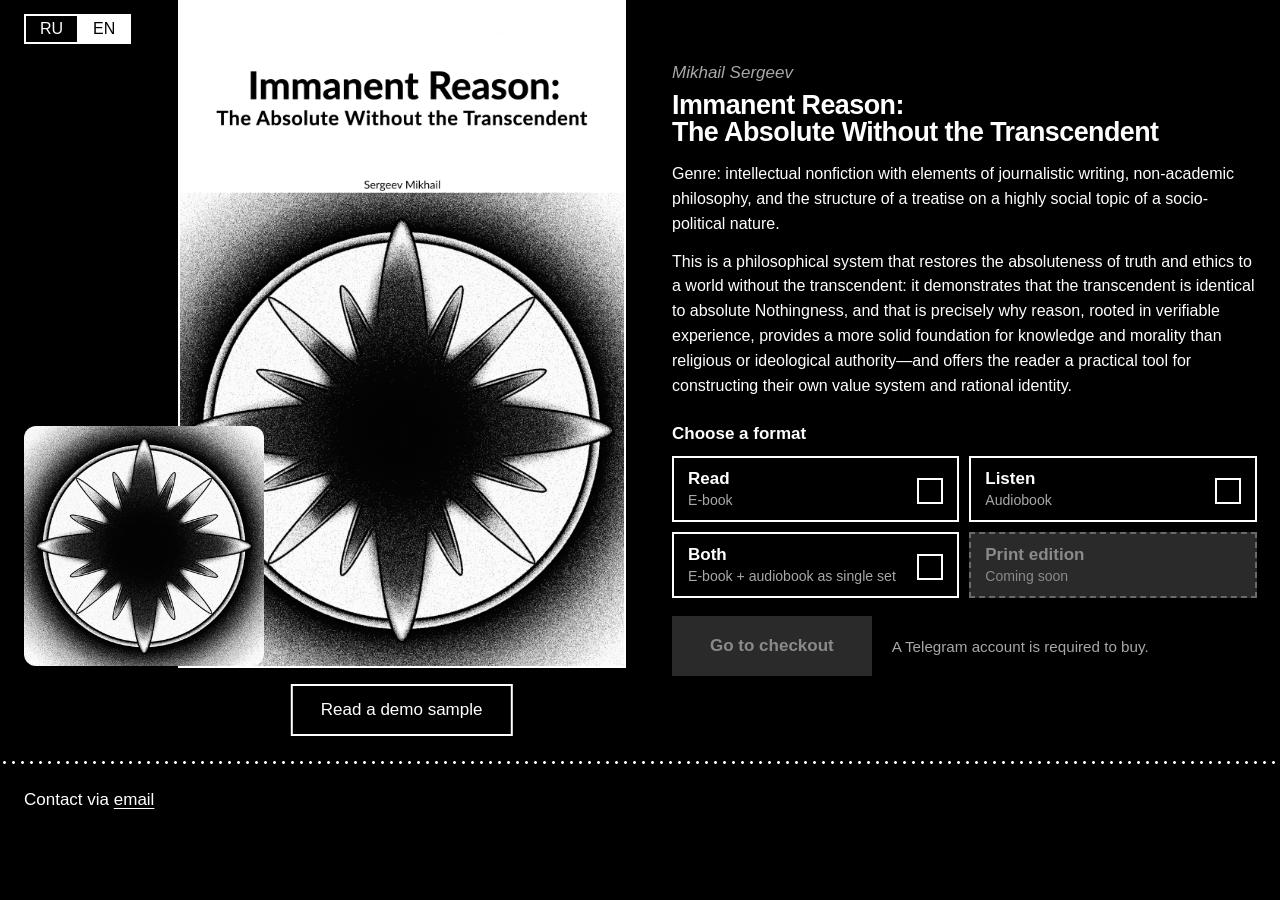
==== en/index.html @ e797631c "Add files via upload" ====
<!DOCTYPE html>
<html lang="en">
<head>
<meta charset="utf-8">
<meta name="viewport" content="width=device-width, initial-scale=1">
<!-- Google Tag Manager -->
<script>(function(w,d,s,l,i){w[l]=w[l]||[];w[l].push({'gtm.start':
new Date().getTime(),event:'gtm.js'});var f=d.getElementsByTagName(s)[0],
j=d.createElement(s),dl=l!='dataLayer'?'&l='+l:'';j.async=true;j.src=
'https://www.googletagmanager.com/gtm.js?id='+i+dl;f.parentNode.insertBefore(j,f);
})(window,document,'script','dataLayer','GTM-NVMM97PM');</script>
<!-- End Google Tag Manager -->
<meta name="google-site-verification" content="ZVPYeabHMF1izkVcOJiwMl5HogajHnooVywPi7a2qLU" />
<title>Immanent Reason: The Absolute Without the Transcendent — Mikhail Sergeev</title>
<meta name="description" content="A philosophical system that restores the absoluteness of truth and ethics to a world without the transcendent. E-book and audiobook by Mikhail Sergeev.">
<meta name="author" content="Mikhail Sergeev">
<meta name="robots" content="index, follow, max-image-preview:large">
<meta name="theme-color" content="#000000">
<link rel="canonical" href="https://4b5-1n7.github.io/book/en/">
<link rel="alternate" hreflang="ru" href="https://4b5-1n7.github.io/book/">
<link rel="alternate" hreflang="en" href="https://4b5-1n7.github.io/book/en/">
<link rel="alternate" hreflang="x-default" href="https://4b5-1n7.github.io/book/">
<!-- Яндекс Вебмастер: раскомментируйте и вставьте свой код:
<meta name="yandex-verification" content="КОД_ЯНДЕКС">
-->
<link rel="icon" href="../favicon.ico" sizes="any">
<link rel="icon" type="image/png" sizes="32x32" href="../favicon-32.png">
<link rel="icon" type="image/png" sizes="192x192" href="../favicon-192.png">
<link rel="apple-touch-icon" href="../apple-touch-icon.png">
<link rel="manifest" href="../site.webmanifest">
<link rel="stylesheet" href="../style.css">
<script type="application/ld+json">{"@context": "https://schema.org", "@graph": [{"@type": "WebSite", "@id": "https://4b5-1n7.github.io/book/#website", "url": "https://4b5-1n7.github.io/book/", "name": "Immanent Reason: The Absolute Without the Transcendent", "inLanguage": "en"}, {"@type": "Person", "@id": "https://4b5-1n7.github.io/book/#author", "name": "Mikhail Sergeev"}, {"@type": "Book", "@id": "https://4b5-1n7.github.io/book/en/#book", "url": "https://4b5-1n7.github.io/book/en/", "name": "Immanent Reason: The Absolute Without the Transcendent", "author": {"@id": "https://4b5-1n7.github.io/book/#author"}, "inLanguage": "en", "description": "A philosophical system that restores the absoluteness of truth and ethics to a world without the transcendent. E-book and audiobook by Mikhail Sergeev.", "image": "https://4b5-1n7.github.io/book/cover-audio.jpg", "workExample": [{"@type": "Book", "bookFormat": "https://schema.org/EBook", "name": "Immanent Reason: The Absolute Without the Transcendent (E-book)", "inLanguage": "en", "author": {"@id": "https://4b5-1n7.github.io/book/#author"}}, {"@type": "Book", "bookFormat": "https://schema.org/AudiobookFormat", "name": "Immanent Reason: The Absolute Without the Transcendent (Audiobook)", "inLanguage": "en", "author": {"@id": "https://4b5-1n7.github.io/book/#author"}}]}]}</script>
</head>
<body>
<!-- Google Tag Manager (noscript) -->
<noscript><iframe src="https://www.googletagmanager.com/ns.html?id=GTM-NVMM97PM"
height="0" width="0" style="display:none;visibility:hidden"></iframe></noscript>
<!-- End Google Tag Manager (noscript) -->
<header><nav class="lang" aria-label="Language"><a href="../index.html" hreflang="ru" lang="ru">RU</a><a href="index.html" hreflang="en" lang="en" aria-current="page">EN</a></nav></header>
<main>
<section class="hero">
  <div class="left">
    <div id="covers" data-plan="both">
      <img id="cAudio" src="../cover-audio.jpg" alt="Immanent Reason: The Absolute Without the Transcendent (Audiobook)">
      <img id="cEbook" src="../cover-ebook-en.jpg" alt="Immanent Reason: The Absolute Without the Transcendent (E-book)" fetchpriority="high" onerror="this.onerror=null;this.src='../cover-audio.jpg'">
    </div>
    <button class="peek" id="peek" type="button" aria-haspopup="dialog">Read a demo sample</button>
  </div>
  <div class="right">
    <p class="author">Mikhail Sergeev</p>
    <h1>Immanent Reason:<br>The Absolute Without the Transcendent</h1>
    <div class="desc"><p>Genre: intellectual nonfiction with elements of journalistic writing, non-academic philosophy, and the structure of a treatise on a highly social topic of a socio-political nature.</p><p>This is a philosophical system that restores the absoluteness of truth and ethics to a world without the transcendent: it demonstrates that the transcendent is identical to absolute Nothingness, and that is precisely why reason, rooted in verifiable experience, provides a more solid foundation for knowledge and morality than religious or ideological authority—and offers the reader a practical tool for constructing their own value system and rational identity.</p></div>
    <fieldset>
      <legend><h2>Choose a format</h2></legend>
      <label class="opt"><input type="checkbox" id="fRead"><span><b>Read</b><small>E-book</small></span></label>
      <label class="opt"><input type="checkbox" id="fListen"><span><b>Listen</b><small>Audiobook</small></span></label>
      <label class="opt"><input type="checkbox" id="fBoth"><span><b>Both</b><small>E-book + audiobook as single set</small></span></label>
      <div class="opt soon" aria-disabled="true"><span><b>Print edition</b><small>Coming soon</small></span></div>
    </fieldset>
    <div class="buyrow">
      <a class="buy" id="buy" target="_blank" rel="noopener nofollow" aria-disabled="true" data-read="https://web.tribute.tg/p/HSH" data-listen="https://web.tribute.tg/p/HSK" data-both="https://web.tribute.tg/p/HSM" title="A Telegram account is required to buy.">Go to checkout</a>
      <p class="tg">A Telegram account is required to buy.</p>
      <noscript><p class="tg"><a href="https://web.tribute.tg/p/HSH">Read</a> · <a href="https://web.tribute.tg/p/HSK">Listen</a> · <a href="https://web.tribute.tg/p/HSM">Both</a></p></noscript>
    </div>
  </div>
</section>
<dialog id="excerpt" aria-labelledby="exTitle">
  <div class="dlg-head"><h2 id="exTitle">Sample from “Immanent Reason”</h2><button class="close" id="close" type="button">Close</button></div>
  <div class="dlg-body"><p class="note">Half of the introduction</p><div class="text">
<h3 class="ch">0. Introduction</h3>
<p>This introduction will examine the general methodology, philosophical concepts with varying degrees of flaw, the rationale for applying synthetic eclecticism, an analysis of dictatorial incentives to exploit the mind’s vulnerabilities, and the justification for the use of violence in a crisis situation.</p>
<p>The methodology of this work is eclectic in nature, as it combines analytical and continental methodologies, as well as rationalist and empirico-naturalistic epistemological strategies. The study employs operational methods (abstraction, idealization and conceptualization, interpretation, the contradiction test and performative contradiction methods, the critical method, and poststructuralist deconstruction), analytical procedures (conceptual analysis, decompositional analysis, and introspective analysis), logical-argumentative tools (deduction, induction, comparison, analysis, and synthesis), as well as auxiliary heuristic and modeling tools (visualization, transformation, combination, modeling, thought experiments, regulative doubt, and appeal to common sense).</p>
<p>To ensure a smooth immersion, let’s establish the basic coordinates. The immanent is that which is material and knowable, capable in one way or another of becoming sensory experience and empirical knowledge, as well as the inner content of existence as it is. The transcendent is not only that which lies beyond sensory experience but also beyond the single world and its nature; it is, in principle, unknowable, spiritual, mystical, and – for the purposes of this work – identical to Nothingness. Everything that is (exists) in the world is immanent, and that which is not in it (nothing) is transcendent. Given the abundance of terminology, it is best to consult several encyclopedic sources at once when necessary, including a philosophical encyclopedia, such as the “New encyclopedia of philosophy” [1]. The philosophical analysis in the book gives way to sharp journalistic writing, sometimes with elements of pathos. This creates a kind of contrasting, dynamic, sobering narrative that is both informative and interesting to read.</p>
<p>No one wants to be misled or deceived by another person, especially on purpose. The reason for this desire lies in a simple sense of responsibility. This responsibility, which every competent person possesses, is rationally understood and even intuitively grasped. This responsibility gives rise to human duality: responsibility toward one’s own “self” and toward everything “outside”. Responsibility toward oneself is characterized by an awareness of the necessity (or lack thereof) and a conscious choice (or refusal to make such a choice) regarding self-identity, morality, normative ethics, mental psychotherapy (to correct what lies within), axiological values, and one’s overall way of life, as well as one’s attitude toward everything that comes from the Outside. Responsibility toward one’s surroundings is more categorical and descriptive; there is practically no room in it for conscious, free choice. It boils down to an awareness of the inevitable consequences resulting from any actions that affect other people and society, nature and the environment, information, and objects. If one is mistaken in some aspect, one may draw incorrect conclusions, and sometimes, when the basis is incorrect information, error is inevitable. This may not be so serious when misconceptions concern matters of little importance, but they often strike at the very foundation of one’s identity. Frequently, misconceptions do not arise from imperfect thinking but are deliberately implanted into the human consciousness, which can undermine one’s mental state or cause harm to one’s surroundings.</p>
<p>Out of a desire to be as objective as possible – free from harmful external influences – and out of an awareness of one’s own responsibility, it is necessary to critically analyze and identify the shortcomings of certain popular philosophical concepts. This is especially true of those promoted in the mass consciousness by dictatorial ideologies, dogmatic religions, or simply the stance of an authoritarian individual. It is also important to identify narratives directed against free thought, which reject reflection and marginalize people holding principled positions – the very foundation upon which this work was written. Let us recall some of these concepts and examine their flaws, starting with the most relevant, practical, and useful ones and moving on to those that are utterly useless and even harmful to the human mind.</p>
<h4 class="ch">0.1. Antagonistic positions</h4>
<p>There are many concepts with varying degrees of obscurantism. The goal here is not to provide an overview of all of them, but rather to list the main ideas and highlight their benefits or harms. It makes the most sense to begin with more acceptable concepts, such as positivism, and gradually move toward the mystical and theological positions that are antagonistic to them. There are also concepts that are largely neutral, but we will not focus on them. It is necessary to examine positions that are questionable to one degree or another in order to better understand their tricks, avoid falling into their traps, and prevent ourselves from reaching a logical impasse with them.</p>
<p>Positivism is an approach popular among epistemologists, especially in situations where science is confronted with philosophical demands that lie outside its own domain. For example, when there are persistent calls to suspend scientific activity until an unresolved metaphysical question has been answered. In such a context, it is not surprising that many scientists lean toward a positivist view, regarding all metaphysics as meaningless. However, as a consistent philosophical position, positivism proves to be harmful or limited in many respects. First, metaphysics is not limited to a single school of thought, and there are many metaphysical concepts, some of which possess internal logic, are grounded in common sense, and represent a significant part of philosophy that seeks to answer many fundamental questions of the human mind. Second, the rejection of metaphysics often appears to be a kind of stopgap – a temporary evasion of the problem, a refusal to engage in meaningful reflection – which can be viewed as a form of intellectual escapism or even obscurantism. Third, by rejecting metaphysics, positivism fails to offer a fully-fledged alternative for understanding fundamental questions, such as that provided by metaphysical concepts [2].</p>
<p>A separate issue is the way positivism criticizes religion. This criticism is often formal or superficial; it does not seek constructive philosophical dialogue but is limited to pointing out logical inconsistencies. Such a position leads to a polarization of thought: two opposing camps emerge, one of which has no interest in seeking metaphysical concepts that would be objectively useful to humans both in understanding their own selves and in making sense of the external world.</p>
<p>Nevertheless, positivism is based on a number of fundamental tenets. It proceeds from the idea that truth is singular, objective, and verifiable. Truth can be revealed through testable methods that meet the criteria of scientific knowledge, and its highest form of expression is considered to be scientific consensus based on intersubjective empiricism. Positivism is, as a rule, empirically monistic and materialistic [3]. While the transcendent is meaningless to positivism, within the framework of this book it is <em>Non-Essential</em> – a point from which the first chapter will begin.</p>
<p><em>Non-essential</em> is understood as the antonym of “being”, just as Nothing is the opposite of Being. Strictly speaking, even positivists do not acknowledge the existence of absolute truth – on the contrary, they deny it as a metaphysical category. For them, truth is that which is confirmed by observation and experience in the present and may change with the emergence of new data.</p>
<p>The author’s position is in many ways similar to that of positivism, but with the important distinction that the author acknowledges the heuristic and conceptual usefulness of philosophical methods and metaphysical answers. In particular, positivism underestimates the significance of existentialist metaphysics, especially in the formation of the concept of the self. The latter is not a simple function determined solely by external deterministic and stochastic factors. On the contrary, each “self” is shaped by a multitude of factors, both conditioned and arbitrary, including intellectual acts of self-determination and reflection on rational choice. Thus, the subject is a complex structure endowed with free will, capable of self-identification and choice, which cannot be reduced to deterministic and stochastic preconditions.</p>
<p>It is precisely in the act of rational reflection and conscious choice that the true nature of subjective reality is revealed; it turns out to be both non-deterministic and non-stochastic. The processes of the mind cannot be reduced to either genetic predetermination or biochemical randomness. Moreover, the combined influence of these factors cannot fully encompass all possible scenarios of development due to sensitivity to initial conditions, even in deterministic systems. In existential metaphysics, the mind and the freedom of the subject acquire enduring ontological significance. Since determinism and indeterminism do not fully describe reality, some additional, intermediate concept is required.</p>
<p>Postmodernism is closely linked to the consequences of the so-called linguistic turn. It categorically rejects the existence of an objective natural reality, universal truth, and the universality of reason and logic. Moreover, postmodernism does not recognize any absolutes in a philosophical or worldview sense. This line of reasoning leads proponents of this movement to conclude that scientific knowledge and its worldview are no closer to the truth than beliefs based on supernatural or paranormal mysticism, including esotericism, witchcraft, shamanism, astrology, and other forms of irrational perception. Such relativism clearly runs counter to a sober and rational view of the world and, moreover, is capable of harming both the individual and society as a whole. Skepticism toward techno-optimism is indeed partially justified, especially regarding the pace of technological change and its uneven distribution. However, this does not mean that it is fundamentally impossible to improve the quality of human life and the social order through the sensible application of science and technology [4].</p>
<p>Postmodernists take an extremely negative view of metanarratives that marginalize alternative perspectives, opinions, and discourses, regarding them as tools in the service of totalitarianism. At the same time, paradoxically, some postmodernist movements promote ideas close to neo-Marxism, including their own universal claims. In practice, however, a rational-casuistic approach proves far more productive here. It proposes not evaluating narratives based on their affiliation with particular ideologies, but rather analyzing the presence or absence of systemic mechanisms for suppressing opinions and curbing pluralism and freedom of judgment. It is important that participants in the discourse strive for objective, accurate, and conscientious reflection, rather than rhetorical manipulation and trickery. Unlike positivism, postmodernism does not deny metaphysics – on the contrary, it accepts it as one of several possible discourses. In this regard, the tool of deconstruction, developed by Jacques Derrida, becomes an important contribution of postmodernist thought.</p>
<p>It is not surprising that this postmodernist approach is compared to relativism, which traces its roots back to the ancient Sophists and, in part, to skepticism, which also asserts that objective truth does not exist. Here, we observe a rejection of continuity in the development of knowledge and a shift in emphasis toward the subjective conditions of cognition. Any refinement or improvement of knowledge is interpreted as proof of its inherent falsity, which ultimately leads to secular agnosticism. Relativists seem to declare, “To each his own truth”, because all knowledge is deemed unreliable [5]. The absolutization of the casuistic approach, arbitrariness, and subjectivity ultimately leads to the victim being equated with the aggressor. Due to the blurring of a firm and absolute position, the guilty and the criminals disappear, and any decision by the legal system, a court, or an institutional body appears to be inherently unjust and erroneous. Such thinking not only fosters subjectivism but can also become an ideological foundation for justifying permissiveness, voluntarism, the cult of violence, the law of the strong, consequentialism, and Machiavellianism. Pseudo-mystics, relying on a postmodernist approach, present the problem of qualia as a mystery of panpsychism (polypsychism), deliberately deprived of a rational explanation. They resort to sophistical speculations based on an absurd, infinite metaregression. However, this problem can in fact be explained rationally – not as an ontological mystery, but as an epistemological complexity within the framework of ontological monistic physicalism and epistemologically anti-reductionist naturalism.</p>
<p>Another school of thought in the theory of knowledge, which stands in opposition to rationalism and shares certain characteristics with relativism, is sensualism. It holds that “There is nothing in the mind that is not in the senses”, and recognizes sensations, perceptions, and representations as the primary forms of reliable knowledge, since it is in them that all mental activity is concentrated and from which thought is derived [6]. Although the source of this knowledge is the objective external world, sensualism leans toward subjectivism, rejecting the possibility of knowing the world as such, and concludes that knowledge is holistic, arising from and transformed by the internal states of consciousness. Sensualism offers a useful interpretation, such as immaterialism: “To be is to be perceived”. The sensualist approach also better enables one to empathize – without intrusive projection. Thus, the emphasis is on the immanence of knowledge: it may be true, but sensations and experience alone do not guarantee its objectivity. When combined with radical skepticism, solipsism, and naive empiricism, sensualism can become the basis for an anti-scientific or anti-intellectual position [7]. This approach replaces reflection with dogmatic isolationism or cognitive nihilism: “Did you see it with your own eyes? No? I won’t believe it until I see it myself!”</p>
<p>Idealism is the first philosophical doctrine mentioned in this chapter – and the first explicitly designated by this term – that fully recognizes the Absolute as universal reason. At the same time, idealism actively employs the concept of the transcendent – the ideal spiritual principle, the supreme design, and the supreme reason. Idealism is a broad and multifaceted concept; it takes various forms, but for the purposes of this analysis, it will be considered in general terms, with an emphasis on religious idealism. Idealism tends to employ abstract, ephemeral, and speculative forms of expression, as these allow it to mask a lack of common sense behind philosophical window dressing. Idealists do not equate the Absolute with matter; on the contrary, they assert that matter is secondary to consciousness, spirit, and idea. Sometimes, in their view, material reality is merely a product of thought. Therefore, empirical knowledge of the sensually perceived material world is considered an unreliable source of knowledge: true reality, according to idealism, can be grasped only through inner contemplation. Georg Wilhelm Friedrich Hegel’s objective idealism, in which a supra-personal reason generates the entire world, and Immanuel Kant’s transcendental idealism differ primarily on the question of the attainability of absolute knowledge. According to Kant, absolute knowledge is unattainable because consciousness is capable of perceiving only phenomena, not the noumenon itself [8–9]. For Hegel, however, absolute knowledge is achieved through the movement of the spirit and the dialectic of contradictions. An obsession with an idea and the pursuit of its realization can form the basis for consequentialism, and when combined with relativism, can turn into Machiavellianism, in which a subjectively ideal goal becomes a cult, and the sacrifices made along the way – human lives, freedom, prudence, and any other harm – cease to matter. Furthermore, idealism can lead a person to develop an overvalued fixation, which sometimes escalates into paranoid or schizoid personality disorders, and in more severe cases, into a psychopathological state characteristic of schizophrenia and affective psychoses.</p>
<p>Absolute (hard) determinism is a concept according to which everything – including human actions, thoughts, and decisions – is predetermined by preceding causes and the laws of nature. Within this theory, free will is deemed impossible, since any human decision is merely a consequence of preceding factors, rather than the result of a genuinely free choice. This approach immediately gives rise to dangerous consequences: the rejection of one’s own subjectivity, the loss of motivation for moral choice, fanatical fatalism, the disappearance of a sense of responsibility, as well as a tendency to perceive reality as a matrix – a predetermined system for which not humans, but some higher creator is responsible. Devaluing personal experiences of freedom of action and experience by declaring them illusory and reducing them to blind causality with no room for free will leads to reductionism and the disregard of subjective reality. The denial of moral responsibility undermines the mechanisms of morality, the foundations of law, and social justice. Meanwhile, a person’s ability to model alternative future scenarios, predict consequences, and consciously choose a preferred option followed by reflection presupposes the existence of a significant degree of freedom. Modern science confirms that, in addition to deterministic factors, there is also a stochastic component, as the position of indeterminism asserts [10]. According to chaos theory, even when initial conditions are known, predicting an exact outcome becomes impossible; therefore, the question of free will cannot be resolved unambiguously. Various scenarios are possible, including those resulting from stochastic processes. The sum of deterministic factors (physiology, heredity, social environment, brain structure, external causal relationships) and stochastic factors (quantum fluctuations, biochemical reactions, neural activity, noise in systems) does not fully account for the entirety of observable reality. In the living world, there is always room for probabilistically grounded rational behavior in response to a stimulus – whether behavioral, semantic, personal, or cognitive. It is precisely here that the possibility of choice is realized – that is, the manifestation of free will. Reality allows for a multiplicity of outcomes and therefore corresponds not to strict determinism but to the concept of <em>interdeterministic</em> compatibilist freedom, as discussed in more detail at the end of Chapter 3.</p>
<p>Absurdism, nihilism, and their combinations assert that the world is devoid of any inherent, absolute meaning. They reject not only the divine essence but also morality, progress, universal values, ideals, and norms. These worldviews emphasize a sense of emptiness and the inner conflict between the search for meaning and its absence. Reactions to such a radical rejection vary. They range from accepting the absurd and living in defiance of it to passive apathy, indifference, and self-destruction. However, absurdism and nihilism interpret morality and the value of life differently: in absurdism, life can retain value in and of itself – as an act of resistance and an affirmation of freedom; in nihilism, on the other hand, morality is completely rejected, and life, like everything else, loses all meaning and significance [11].</p>
<p>From this perspective, mixed to some extent with existentialism, we can characterize yet another harmful trend – anarcho-nihilism, or chaotic anarchism. It rejects any external authority – whether state, religious, economic, or moral – and denies the very notion of being subject to it. The idea of the collective is viewed here as a violation of the individual, and free will, according to this logic, can manifest only in conditions of chaos – a system without order – which, in the opinion of proponents of this approach, corresponds to the true nature of existence [12]. Such thinking, of course, also rejects universal and absolute norms: any notions of good and evil are declared to be merely constructs imposed by authority. Here, a close affinity with postmodernism is evident. The existential approach, in turn, focuses on the formation of individual values based on personal experience, intuition, and a sense of freedom, while recognizing their conventionality, emptiness, and transitory nature, with priority given to the act of action – will, impulse, and deed. Thus, existentialism can be reconciled with free will and without determinism, chaotic anarchism, or nihilism.</p>
<p>The priority of pleasure and the utilitarian avoidance of suffering in every possible way is the key teleological principle of hedonistic egocentrism. This principle is shared, in a somewhat different form, by a parallel philosophical position – eudemonism – in which pleasure is an integral part of happiness rather than an end in itself [13]. Despite its useful orientation toward autonomous ethics, hedonistic egocentrism typically rejects both absolute and universal morality. Reducing everything to subjective comfort and the idea of each individual’s uniqueness leads to a contradiction, for example, with the legal system, where individuals are equal and their interpretations are subject to dispute. The very fact of a crime presupposes the existence of a “proper” – correct – behavior that is universal and binding on everyone without exception, rather than one uniquely defined by the subject’s desires. The criminal’s motives may be taken into account, but they generally do not justify the act objectively committed. Other useful, though not sacrosanct, values of egoistic hedonism include freedom of being, love, nature, aesthetics, and beauty. These values are simultaneously subjective, intersubjective, and utilitarian, and ignoring this multi-layered nature is a mistake of hedonistic egocentrism. Without proper rationalism, such an ethical stance easily descends into the chaos of unchecked desires: gluttony, addiction, greed, and consumerism [14].</p>
<p>The insinuation of solipsism is extremely close to subjective idealism. It is an infantile and syncretic position, burdened by egocentrism and elements of magical thinking. It is such a primitive and intuitively understandable concept that a person is capable of grasping it long before the development of speech and even before walking upright: for an infant, the disappearance of an object from view is equivalent to the disappearance of the object itself [15]. This is precisely why a child reacts with genuine surprise when an adult hides their face and then reappears (peek-a-boo). In a baby’s world, a person seems to disappear and reappear depending on whether the baby is directly observing them. Solipsism cultivates in a person a sense of exclusivity and the illusion of superiority over everything around them. This mindset is capable of giving rise to all manner of philosophical deviations: from postmodernism to sensualism, from relativistic morality to the assertion of the existence of absolute morality, from empiricism to mysticism, from atheistic existentialism to panpsychism (polypsychism) and theology, even to the simulation hypothesis. However, one thing remains constant: solipsism never leads to materialism, externalism, universal morality, or the recognition of objective or absolute truth.</p>
<p>In the dichotomy between the acceptability of the means and the end itself, utilitarian consequentialism gives priority to the result (the consequence). This position justifies the pursuit of even the most lofty, idealistic, sacred, or universal goals through means that degrade human dignity, cruelty, and violence. This is particularly evident in absurd thought experiments such as the ticking-bomb scenario, where torture and violence are presented as permissible in the name of the greater good. However, empirical studies on the effectiveness of such methods, including the use of torture, point to their ineffectiveness both in terms of obtaining reliable information and in terms of moral appropriateness [16]. Moreover, evil, when presented as rationally necessary, easily becomes a contagious justification capable of dehumanizing the victim and absolving the perpetrator of responsibility. Consequentialism in this form is a moral trap, where the means gradually blur all boundaries, becoming an end in themselves. One of the counterpoints to consequentialism is virtue ethics, which focuses not on the outcome but on the moral character of the agent. It is based on intrinsic motivation, altruism, compassion, and philanthropy. But even this system is vulnerable: it can be exploited by unprincipled opportunists or careerists who feign virtue to achieve their own ends. Deontology represents the optimal compromise between these extremes. It focuses on the act itself as the object of moral evaluation, regardless of the outcome, guided by the Golden Rule or the Categorical Imperative, and is capable of being reconciled with utilitarian or pragmatic views. This is the ethics of duty, enshrined in the Kantian principle: act in such a way that the maxim of your will could become a universal law of nature. It is based on free will, personal responsibility, and universal norms. It is deontology that is capable of encompassing all elements of a moral act – intention, behavior, and consequence – as a unified system. Judicial practice is grounded in deontological principles: in cases of unintentional harm, the absence of malicious intent is recognized and taken into account. Here, the ethical assessment of behavior considers not only the outcome but also the motivation. Consequently, it is precisely the deontological approach that can serve as a sustainable formula for justice without undermining any element of the moral act.</p>
<p>The structural counterpart of utilitarian consequentialism in practice is Machiavellianism, an ideology that justifies the retention and expansion of power at any cost. It thrives on cynicism, deceit, treachery, the cult of brute force, and contempt for morality. Anything that strengthens power is permitted, and anything that stands in the way must be eliminated. Machiavellianism demands submission, seeks to suppress the will of others, and views morality as a weakness that can be exploited but not upheld. The rationalism characteristic of Machiavellianism easily gives way to voluntarism if the goal so requires. Machiavelli criticized the papacy and was not overly religious, while remaining a proponent of patriotic views [17]. The chaos, anarchy, and amorality of his political realism were caused by the collapse of traditional and archaic foundations during the Renaissance and the Reformation, as well as by the loss of a firm foundation in the form of traditional morality. Idealism is not entirely rejected in such a system – it is subordinated to the task of manipulation, serving as a tool of political engineering, ideological indoctrination, and mass control. Sacred images, the ideas of sacrifice, and the greater good are transformed into a façade, convenient for exploiting citizens’ trust and vulnerability for the sake of more efficient governance. Utilitarian consequentialism, in turn, permits self-sacrifice as an acceptable means to an end. Machiavellianism goes further; it does not merely justify sacrifices but demands them. It elevates the willingness to sacrifice oneself to a virtue, but exclusively in the context of loyalty to a ruler or an ideology. The history of the 20th century provides numerous examples of how the political practice of Machiavellianism, in alliance with utilitarian consequentialism and nationalism, built totalitarian regimes. The exploitation of national myths, discrimination, and the “besieged fortress” syndrome became a convenient tool for rallying the population around a leader, militarizing public consciousness, justifying repression and terror, and unleashing and waging aggressive, expansionist wars. Such political alchemy blurs the line between good and evil and imposes on society the image of the enemy as a metaphysical, transcendent threat.</p>
<p>Historian, political scientist, and sociologist Michael Mann rightly points to transcendence as a defining feature of fascism: as a “third way” ideology, it is designed to take people beyond the bounds of ordinary experience, replacing it with myth, passion, and a pseudo-sacred mission [18].</p>
<p>Total indoctrination and absolute dogmatization through artificially imposed ideologemes and postulates – often accompanied by the denial of human agency – are among the most effective tools for influencing the authoritarian personality. It becomes particularly effective when combined with patriotic rhetoric, conformism, collaborationism, traditionalism, and authoritarian attitudes – or a combination of these elements. In an environment marked by fear, instability, and propaganda pressure, susceptibility to such influence increases rapidly. Different studies vary in their estimates of the proportion of people with a pronounced authoritarian personality type. One thing is indisputable: this is a statistically significant group even in an open and free society [19]. A dictatorship, especially in a closed, traditionalist community, seeks to expand its support base by producing such individuals who are inclined to submit to the leader’s dictates, rituals, traditions, and prevailing social norms. For the rest, conditions are created under which the fascistization of the individual becomes the path of least resistance – a personal shift or a less noticeable drift along the fascism scale (F-scale) [20]. Under these conditions, the individual gradually adopts authoritarian beliefs: the aforementioned consequentialism, condoning violence, justifying aggression, accepting destructiveness, and viewing the display of force as acceptable. Prejudice grows; stereotypes, superstitions, and omens take root; and firm, harsh rule, destructiveness, and preoccupation with power reinforce machismo and homophobia. The phenomenon of anti-interoception – the ignoring of bodily signals and the suppression of inner sensitivity – becomes characteristic. This is accompanied by the effect of false consensus and its projection, in which one’s own prejudices, attitudes, thoughts, character, fears, and other feelings are transferred onto others and mistaken for their motives, intentions, mode of cognition, level of reflection, and even the style of intuitive understanding of the interlocutor [21]. This way of perceiving the world converges with solipsism – a form of absolute subjectivism and subjective idealism – as well as with specific forms of sensualism and postmodern relativism. The effects of false consensus and the fallacy of the straw man often arise here not as deliberate manipulative tactics, but as a sincere yet erroneous extension of the subjective logic of an authoritarian personality. An authoritarian personality is often simply incapable of recognizing any way of thinking other than their own and therefore automatically projects onto others their own blind submission to an external will that holds power or authority over them. Such an infected person offers no resistance and surrenders without a fight, after which they embody the master’s will and parasitic values. They are a victim turned into an executor. This victim is very harmful to people, and their role is never voluntary, because they are infected unconsciously, much like a viral infection (of a living organism or a computer). A healthy external savior can pull someone stuck in the quagmire of this swamp out by suggesting what to rely on to crawl out, avoid drowning, and prevent those nearby from drowning as well. But the one under a spell will try with all his might to fend off his own salvation, for he can no longer distinguish between what is his own and what has been imposed on him; he does not think but repeats, does not argue but defends himself. He refuses dialogue, asks no questions, preferring to speculate on behalf of his interlocutor, since it is easier to make things up than to talk, ask questions, and sort things out, to reflect and understand. He perceives every argument not as an invitation to reflection, but as a threat to stability. A conversation with an authoritarian personality turns into an evasion of the essence, a shift of attention from the logic of the whole to trivial details that lend themselves to attacks. Another distinctive trait of a deliberately confusing person is that in dialogue, they cannot make a definitive statement, and they always perceive a reference to or quotation of their own remark as incomplete, incorrect, or false. Exploring the topic of the conversation is then perceived as undesirable and uninteresting – the focus shifts from logic and the overall topic to a specific statement. This effect should not be confused with another tactic of shifting the blame known as “whataboutism”. Such individuals tend to deny the agency and self-identity of others. They are incapable of recognizing their conversation partner as an equal and a thinking being, because they themselves have renounced conscious thought. They are infected with parasitic beliefs imposed by those in power – beliefs that serve the interests of a master or a Machiavellian figure – which actually contradict their own human values. Such people can be called confused, bewitched, or deluded; or they can be called zombies or mankurts.</p>
<p>…He never even considered running away. For any slave owner, the worst possible scenario is a slave revolt. Every slave is a potential rebel. Mankurt was a one-of-a-kind exception – the impulses toward rebellion and disobedience were fundamentally alien to him. He knew nothing of such passions. And so there was no need to watch over him, to keep guards on him, and certainly no reason to suspect him of secret plots. Mankurt, like a dog, recognized only his masters. He did not interact with others. All his thoughts revolved around satisfying his hunger. He knew no other concerns. Yet he carried out the tasks entrusted to him blindly, diligently, and unwaveringly…</p>
<p class="attr"><em>– Chingiz Aitmatov. “And the Day Lasts Longer Than a Century”, 1980.</em></p>
<p>According to Chingiz Aitmatov’s novel “A Day Lasts Longer Than a Century”, the image of the mankurt is a metaphor for a person deprived of memory, connections, kinship, values, and free will. He is a slave-like creature, completely subservient to his master and remembering nothing of the past or of kinship – that is, a person without his own ideas, without his own convictions, and without any concept of good and evil [22]. Such is the ultimate result of ideal authoritarian influence. After all, it was precisely the rejection of all forms of kinship – including genealogical ties – that was cultivated among the population during the Soviet Red Terror, amid repressions under articles concerning treason against the motherland, espionage, counterrevolutionary or antisoviet activities, and other charges against so-called enemies of the people. It was asserted that kinship ties are unquestionably based on absolute trust and mutual information-sharing, particularly in political and personal terms, and the phenomenon of forgetting one’s kinship manifested itself quite literally. A “Mankurt” is not merely an ideal executor; it is a person who has lost the capacity for inner resistance. He has no views of his own and no independent stance, because he has forgotten how to form them based on his own life values and conscious, constructive reflection. He is loyal, conformist, safe, and subjugated to his master. It is precisely such people who are alien to any impulse toward resistance, struggle, protest, rebellion, or disobedience; they fear crowds and organization. The ideal slave is not interested in public, civic, or social life; he is indifferent to his fellow man. He is concerned only with his own belly of consumerism – the satisfaction of everyday or basic needs. All of this leads only to an extreme degree of exploitation and oppression by his master, to whose delight they voluntarily surrender – which, to some extent, serves as an allegory for the present day.</p>
<blockquote>
<p><em>Those</em> who are willing to sacrifice essential liberty for the sake of temporary safety deserve neither liberty nor safety.</p>
</blockquote>
<p class="attr"><em>Benjamin Franklin – in the widely known wording of a 1755 letter,<br />
written on behalf of the Pennsylvania Assembly to the governor</em></p>
<p>The development in a person not only of authoritarian traits but also of characteristics of the so-called “dark triad” – Machiavellianism, narcissism, and psychopathy (and, in the case of the “dark tetrad”, sadism as well) – directly serves the interests of those in power over them. Although these dark aspects are present to one degree or another in every person, a dictatorship – rather than suppressing and neutralizing their manifestations – on the contrary, massively, implicitly, and indirectly encourages their development and entrenchment in every individual. This is achieved through cultural codes, propaganda, behavioral models, and social norms, shaping a subject who is convenient, predictable, obedient, and easily controlled by the regime. The ruling dictator, possessing a pronounced Machiavellian trait, acts in full accordance with utilitarian consequentialism (radical agent-relative consequentialism), where the end justifies the means [23]. However, even from the standpoint of consequentialism itself, such an antisocial strategy cannot be considered moral: the harm universally inflicted on society, the destruction of trust, the increase in suffering, and the overall decline in well-being render the ultimate goal flawed, no matter how objective or legitimate it may be [24]. In any case, the strategies of authoritarianism run counter to the public good and basic moral norms; they cannot be justified even from a utilitarian standpoint. The destructive effect is inevitable both as a result of achieving any goal and in the process of its expedient implementation. Power based on the cultivation of evil and ignorance is incapable of bringing about good and progress – it merely spreads suffering and entrenches it within the system.</p>
<p>Dialectical logic, which operates with vague and fluid concepts, often takes on the character of a sophism that asserts that contradictions are the driving force of development. This development is supposed to be purposeful and leading to a higher state, essentially achieved by resolving the contradictions between the thesis and the antithesis through synthesis. However, such a claim is nothing more than a metaphysical dogma based on an unquestionable assumption and magical thinking. Within a scientific framework, such an unverifiable construct possesses neither falsifiability, nor verifiability, nor predictive power, nor scientific value [25]. Nevertheless, the limited application of such logic is permissible in situations where a system is formed from initial data that partially or completely contradict one another and are in a state of logical conflict, where they ignore or mutually exclude one another. In such cases, when each of the contradictory parts appears to be equally plausible, it is necessary to examine each of them. However, the key point remains that none of the claims is required to be true – each may turn out to be false. This approach is particularly favored in demagoguery and propaganda, where the goal is not to convey reliable information backed by verifiable data, but to create a sense of absolute uncertainty and chaos in the listener. Instead of a single falsifiable claim, the listener is bombarded with a deluge of interpretations, speculations, unanswered questions, unprovable hypotheses, conspiracy theories, and implausible scenarios.</p>
<p>Obscurantism can manifest itself in various forms: intellectual laziness, deliberate isolation from argumentation, and pseudo-discussion accompanied by the disregard, devaluation, and inconsistency of intermediate logical results (checkpoints). Another form may be epistemic deafness, which precludes the acceptance of logical arguments and explanations. It may be combined with obscurantism, seasoned with elements of egocentrism, solipsism, relativism, postmodernism, and subjective idealism or subjectivism – a worldview in which a person arbitrarily defines the criteria for what constitutes an “other’s” or “unacceptable” experience, shielding themselves from it with an emotional reaction rather than rational analysis. It can also manifest as naive empiricism, casuistic or selective skepticism, cognitive isolationism, and everyday agnosticism. The roots of such attitudes may stem from conformism, an acutely sensitive perception of public opinion, an imaginary and obsessive concern with others’ judgments (about oneself), and a desire for external approval – including due to narcissistic vulnerability, dependence on affiliation, and the subordination of the individual to society. Additionally, their spread may be facilitated by an anti-scientific stance, the artificial creation and maintenance of an information bubble, social polarization, the absence of a culture of debate and an acceptable level of discussion; and their intensification – by conspiracy theories and magical thinking, anti-intellectual preferences, the phenomenon of the spiral of silence and groupthink, including the so-called Abilene paradox.</p>
<p>Hottentot morality, based on double standards and hypocrisy, and heteronomous ethics appear at first glance to be disparate phenomena. In practice, however, the Machiavellian uses them together as tools of manipulation [26]. Hottentot morality serves as a justification for xenophobia and belligerence: “Let my hut burn down, as long as my neighbor’s cow dies”; “It doesn’t matter that mine died – what’s bad is that my neighbor’s is still alive”; “Let my cow die, as long as my neighbor’s two die”; “It’s good to steal a cow from a stranger, but under no circumstances from one’s own – that’s evil”. These attitudes illustrate moral relativism and the primitive logic of “friend-foe”, “us versus them”, which leaves no room for universal moral principles. A person who adheres to heteronomous ethics follows a morality imposed from the outside. In a cynical society dominated by double standards, they unwittingly absorb this narrative, adopting social norms as their own morality. Their behavior becomes opportunistic, dependent on the external environment, much like a weather vane adjusting to the winds of circumstance. Heteronomous morality does not involve rational reflection or a critical approach, but rather repeatedly echoes the propaganda agenda transmitted from the outside, eventually cementing it in the mind as the norm. In an environment dominated by Newspeak – shaped simultaneously by coercion from those in power and by society’s passive, complacent acquiescence – direct expression becomes impossible. Communication is forced to take on an allegorical form, akin to Aesopian language, which slows down and complicates the transmission of meaning, reducing its quality, effectiveness, constructiveness, and clarity. The cynicism of doublethink allows a person to put on and take off an imaginary moral mask, hiding beneath it their true attitude toward both themselves and others. This pretense and facade, imposed by conformist norms constructed by the authorities, reinforces moral relativism and makes the individual vulnerable to external influence. Avoiding this duality and vulnerability is possible only through adherence to an autonomous ethic – an ethic based on universal, absolute, and consistent moral principles. Such a moral code is open to criticism, rational reflection, and joint discussion – including in public debate – and is oriented toward both internal value convictions and the common good.</p>
<p>Transcendental holism asserts that it is impossible to know an object in its entirety: neither the sum of its parts nor an analysis of its components will bring one closer to the absolute truth, which is supposedly embedded in an inaccessible transcendental design. The very demand to know the transcendent renders any claim to objective knowledge untenable by definition. According to this approach, truth does not exist in the accessible aspects of being, but only in an indivisible, holistic continuum that can only be intuitively grasped but cannot be logically or empirically verified [27]. It follows that any analytical approach is supposedly doomed to be false, and knowledge gained through decomposition into elements is declared to be inherently erroneous. Moreover, in this paradigm, the subject is not merely an observer but a part of the whole or a creation in the image and likeness of God; thus, the subject is also not subject to objective criticism as an independent researcher. A similar movement, opposed to empiricism, is religious transcendentalism, which proclaims the possibility of genuine knowledge exclusively through divine revelation, spiritual faith, and theology. In such a system, morality is prescribed by divine law, and the church is its earthly expression and sole objective interpreter. The individual’s free will is reduced to a primitive binary choice: either salvation through righteous submission or the fall into sin through any deviation. Theology prefers to mimic scientific doctrine, masquerading as objective knowledge – hence the absurd titles such as “Doctor of Theology”. However, this is merely an imitation and a fiction, whereas the true scientific discipline is the study of religion, a fairly narrow interdisciplinary field of science that is not equated with faith. The same applies to the philosophy of religion, which investigates religious phenomena rather than confirming dogmas. All theological disciplines, grouped under the umbrella term “theology”, are internal, self-contained church practices. Orthodox and official church theology rejects external criticism, avoids communication and discussion, and exists in a state of argumentative isolation. Such a refusal to engage in dialogue, critical thinking, and openness leads to archaism, primitive stagnation, obscurantism, savagery, and barbarism. This becomes particularly dangerous when the members of such organizations themselves cease to perceive one another as individuals: they do not argue, do not doubt, do not seek the truth, but merely repeat the same dogmas over and over. Eschatology – the doctrine of the end of the world, life after death, and the so-called last things – occupies a special place in theology. This set of myths is ideally suited to a dictatorship: it sweetly lulls the critical thinking of the people, indulges pride and vanity, and instills the illusion of being a chosen people. It is precisely here that ideologemes such as the “chosen people”, “God is with us”, the “messianic people”, the “victorious people”, the “holy land”, the “holy country”, the “holy war”, the “martyr’s sacrifice”, “righteous anger”, and so on arise. When necessary, eschatological consciousness easily transforms into ritualized propaganda of national superiority, the sacralization of violence, and self-denial. On an individual level, eschatology cultivates contempt for earthly life. It declares it unimportant, secondary, overrated, even illusory. What matters most is life in God and for God. This means that human happiness, quality of life, freedom, and development are not goals but obstacles. After all, the most terrifying thing for a person is spiritual death – or, to put it in secular terms, an atheistic life. Self-sacrifice, death for the sake of faith, and contempt for the physical and the worldly – these are the highest values. Herein lies an explosive mixture of exceptional grandeur and necrophilia in eschatology. It constitutes a cult of death and the dead, cloaked in the rhetoric of virtue.</p>
<p>Other transcendental doctrines follow the same line of thought. Creationism is based on a fanatical belief in the existence of a Creator and His plan. Gnosticism is based on the fundamentally possible gnosis – that is, a personal experience of knowing God – accessible to those who follow a spiritual path toward enlightenment. Related doctrines, such as fideism, openly reject rationality, logic, and empiricism, proclaiming faith to be the sole source of truth. Neo-vitalism also belongs to this category – the doctrine of a certain immaterial life force or spiritual energy that cannot be reduced to science. Neofinalism asserts that there is an original design in nature and life, and that a certain higher spiritual entity imbues them with meaning, purpose, and purposefulness. According to this idea, responsibility for everything that happens lies with this supreme mind, and humans must simply follow its will. Such a stance completely eliminates the autonomy of human will and morality, subordinating the individual to supposed instructions set forth from outside in a supreme revelation. Neofinalism embodies a teleological approach that excludes the element of chance and the probabilistic nature of processes. Like neovitalism, it opposes reductionism, but not in an epistemological sense (as the defense of a plurality of methods of cognition), but in an ontological one: Neofinalism does not so much explain reality as it adapts it to a predetermined intuitive model and rationalizes this intuition [28–32]. These concepts are closer to mystical holism than to scientific anti-reductionism. Their goal is not cognition, but rather the justification of a desired and intuitively accepted holistic worldview.</p>
<p>Apart from religious denominations, there are other transcendental movements. Spiritualism is the belief in the reality of the afterlife, the existence of a spiritual world, and the possibility of communicating with the spirits of the dead through mediums and séances. Mysticism asserts that knowledge of the Absolute, God, or the Universe is possible not through rational means, but through transrational or irrational experience, emotional union, personal fusion, or intuitive comprehension. This approach is based on emotions, intuition, and faith in the existence of absolute reality and absolute truth [33]. Esotericism is a body of implicit mysteries and teachings, hidden from the uninitiated common people and accessible only to the initiated – those who are supposedly capable of perceiving reality in a special way through psychospiritual practices. This includes occultism, alchemy, astrology, and various syncretic doctrines that claim to reveal certain hidden truths of the universe. Knowledge gained through esoteric experience is highly subjective and lacks verifiability, systematic structure, and scientific methodology. Therefore, esotericism is quite rightly considered a pseudoscience [34]. One might mistakenly take the main idea of this work to be a variant close to mysticism, since it also operates with absolute concepts. However, the fundamental difference lies in the following: most mystical traditions, without bothering with arguments, assert the fundamental comprehensibility of the transcendent, whereas this book explicitly acknowledges its Non-Essentiality and the impossibility of its cognition. Consequently, only two possibilities are admissible: either mysticism deals with the immanent, mistakenly calling it transcendent, or the thesis regarding the knowability of the transcendent is false.</p>
<p>The most mainstream transcendental movement today is panpsychism (polypsychism). This is the idea that all of nature is imbued with life. According to this view, matter possesses rudimentary consciousness, and consciousness as a whole is regarded as its fundamental property, supplemented by the concept of qualia [35]. Alongside this, pseudo-mystics are actively promoting their views: psychics, magicians, and other paranormal adherents of the non-physical spirit, pure being, or absolute consciousness, who claim that subjective experience exists outside of nature. However, they fail to explain exactly where this non-natural existence resides, how it functions, and why it cannot be verified under controlled experimental conditions. Neither of these goes beyond mere speculation, insinuations, and assertions that lack an experimental basis and cannot be tested in practice. However, there are also harmless philosophical, psychological, or religious concepts – such as pantheism, deism, pandeism, evolutionary creationism, escapism, and many others – that pose no threat to the mind.</p>
<p>So, having examined various philosophical schools of thought – from positivism to the body of ideas known as transcendentalism – we can summarize the essence of their opposition. Positivism completely rejects metaphysics, recognizing truth as singular, objective, and verifiable. Postmodernism, on the other hand, denies objectivity and the very idea of truth, declaring it a totalitarian tool of suppression, oppression, and lies that undermines pluralism. Relativism goes further, breaking truth down not merely into metanarratives and discourses, but into every personal and subjective perspective, devoid of universality. In its radical form, sensualism merges with cognitive nihilism and refuses to acknowledge any subjective experience other than its own. Idealism is of limited use, for example, in the pursuit of excellence and the trivial sense of perfectionism. However, despite preserving the concept of the absolute, it does not correlate the absolute with matter, asserting that reality is merely a product of thought. In doing so, it denies objective truth, even if it acknowledges the absolute. Idealism also preserves and promotes the transcendent. Determinism is well-suited for analyzing cause-and-effect relationships, logic, and the intuition associated with them, but it can undermine free will by pointing to its illusory nature, which leads to fatalism, diminishes personal responsibility, awareness, and the inclination toward reflection, and reinforces passivity, conformism, and reductionism. Absurdism and nihilism, along with their rejection of the transcendent and the absolute, also reject morality as well as the very idea of progress. Anarchism, similar in tone to these movements, allows for freedom only in a state of chaos, opposing compatibilism (the compatibility of determinism and freedom), which attempts to reconcile free will with causal necessity. Hedonistic egocentrism, in contrast to eudemonism, leads to numerous negative consequences for society due to its rejection of the equal rights of individuals and its disregard for levels of happiness outside the self. Solipsism denies the reality of anything outside the subjective self altogether. Utilitarian consequentialism may be effective and useful to a limited extent, but its tendency toward paradoxes and moral conflicts makes it vulnerable to instrumentalization within totalitarian regimes. In contrast, deontology is based on moral duties independent of consequences. Ideological indoctrination and the dictates of dogma create conditions under which the individual loses autonomy, drifts toward authoritarian thinking, and acquires and develops traits of the dark tetrad (Machiavellianism, narcissism, psychopathy, and sadism). All of this serves the interests of insidious and despicable ruling structures, rather than those of the individual or society. The dialectical approach operates with unfalsifiable transitions and allows for the substitution of formal-logical contradictions with dialectical ones. In essence, dialectics combines elements of sophistry and magical thinking, since it permits logical contradictions and a belief in an inevitable higher state achieved through synthesis. Obscurantism, due to the natural desire to conserve energy, condemns consciousness to isolation within a bubble of self-delusion, to a severance from knowledge and enlightenment, to a loss of connection with reality, and to regression and stagnation. Hottentot morality relies on hypocrisy and cynicism to maintain contact with reality, while heteronomous ethics shapes a submissive and obedient personality and discourages critical thinking – which is ideal for exploitation and control by the oppressor. Transcendental holism makes understanding fundamentally limited and the attainment of objective ultimate truth impossible, asserting that without access to the transcendent, knowledge of any part will always be incomplete. Its logic leads to a rejection of objective knowledge. Finally, other transcendental (spiritualism, mysticism, esotericism, panpsychism, polypsychism) and theological movements (eschatology, fideism, neovitalism, neofinalism) contradict rationalism most radically: instead of reasoning, they propose a dichotomy in the form of accepting or rejecting sacred, higher knowledge; free thought is suppressed; self-sacrifice is encouraged; and the cult itself takes on the characteristics of a zombie cult and a necrotic cult. All these practices and beliefs stand in direct contradiction to rationalism, the growth of self-awareness, and the affirmation of personal values, while simultaneously facilitating exploitation, manipulation, and control over consciousness so that oppressors can steer their subjects in the direction they desire.</p>
<p>After examining the shortcomings of harmful viewpoints, their tricks, and their overall inconsistency, we gain an understanding of how to safeguard our own concept as we develop it. In the next paragraph, we will explore why we should create a systematic composition of our worldview.</p>
<h4 class="ch">0.2. The necessity and distinctive features of synthetic eclecticism</h4>
<p>Science is fragmented into separate disciplines, although the boundaries between some subjects are blurred. Forming a holistic scientific worldview requires a comprehensive integration of all branches of knowledge. In a number of philosophical traditions, eclecticism is commonly regarded as a sign of decline or crisis in thought. At the same time, philosophy itself is divided into various schools of thought, among which ontology, epistemology, and ethics can be considered key. The formation of a coherent philosophical system from fragments also requires a paradigmatic composition and a comprehensive combination of ideas. Critics of eclecticism may confuse it with syncretism. Syncretism, like the syncretic thinking that constitutes it, combines disparate and contradictory positions without any interaction between them, and without principles, methodology, foundations, elaboration, or a holistic synthesis. Eclecticism, on the contrary, interactively and thoroughly combines positions, analyzes and eliminates contradictions, and creatively synthesizes from them a new, consistent set of principles. The discovery and confirmation of a theory of everything in physics will undoubtedly be regarded as an unprecedented step in the development of science. However, when it comes to progress in philosophy, a similar step – or even an attempt at one – is viewed by some in a strictly negative light. Opponents of progress and competition are capable of masquerading as one form of constructive discourse or another for the sake of sabotage and subversion in their own interests. Infantile syncretism is successfully distinguished from synthetic eclecticism. The formulation and presentation of synthetic eclecticism in this book are driven by several key reasons:</p>
<p class="num">1. The uniqueness of the proposed perspective;</p>
<p class="num">2. The organic integration of paradigms, free from their contradictions, as well as flaws, shortcomings, and vulnerabilities;</p>
<p class="num">3. Resisting the imposition of artificial, false values on free-thinking individuals who are nonetheless subject to dictatorial control, and helping them achieve liberation through rational self-awareness achieved by thinking.</p>
<p>A serious mistake is the demonstrative disregard for philosophy and metaphysics on the part of a significant portion of scholars and prominent scientific educators who consistently adhere to quasi-positivist views. This disregard often extends to religious topics as well: a refusal to pay attention to religious judgments and even to gain a superficial familiarity with the study of religion. Meanwhile, even a limited familiarity with religious beliefs, laws, and dogma can significantly broaden one’s understanding of the diversity of cognitive forms and epistemological strategies of knowledge. Furthermore, knowledge of religious norms allows one to recognize the hypocrisy of some of their adherents and, if necessary, remind them of how they present themselves to those around them. It also helps one better understand the sincere commitment of others whose behavior truly aligns with their professed beliefs.</p>
<p>Another serious mistake is the rejection of the concept of the absolute by a number of philosophical schools, particularly existentialism and physicalism. Postmetaphysics, for example, asserts that the absolute is unattainable and denies the very existence of absolute truths. This undermines the foundation for any kind of universal knowledge and makes it impossible to form a coherent picture of reality. Despite its originally religious and transcendent origins, the concept of the Absolute has, over time, been secularized and has gained significance in logic, mathematics, the natural sciences, and philosophy. It has become an acceptable and even necessary element of the theoretical framework for describing universals, ultimate categories, and epistemological reference points. To avoid confusion, the term “absolute” in the context of this work does not imply a meaning synonymous with the Absolute. The Absolute is a separate concept, identical to the highest spiritual essence (God). Capitalizing “Absolute” indicates the secularized, logical-mathematical meaning of the concept of the absolute.</p>
<p>Kant’s philosophy includes the idea of the absolute reason, which can be briefly formulated as the ability of reason, directed toward the unconditional, to comprehend things-in-themselves – that is, to form regulative ideas about them beyond the bounds of sensory experience, which guide cognition (without claiming constitutive knowledge of them), and to construct transcendental ideas as regulative principles (guiding reason toward the unconditional). The development of regulative principles in any system of knowledge, including philosophy, is impossible without systematic self-criticism, which is necessary for identifying inaccuracies, errors, and fallacies. The corresponding idea explored in this book, on the contrary, contrasts the absoluteness of truth, morality, knowledge, and reason with all transcendent concepts. The non-essential Nothing can be understood as absolute in the sense of the complete negation of being. Absoluteness is already embedded as a basic premise whenever Nothingness is mentioned; however, it is worth explicitly emphasizing this unconditional nature.</p>
<p>Instead of the Non-Essential manifestations of Nothingness – imposed through religious or authoritarian narratives by means of dogma and diktat – the reader will be invited to reflect on philosophical judgments, but only after first becoming aware of the very foundations that were previously used as arguments against the very act of reflection itself. Chapter Three will offer a comprehensive view of the forms of subjugation and enslavement of the human mind and the rational principle.</p>
<p>If, after examining the principles of a religious movement, it becomes clear that its followers – despite acknowledging that their morality is heteronomous – nevertheless voluntarily and subjectively accept this system of moral norms, this allows for a deeper understanding of their motivations, incentives, behavioral boundaries, and potential models for predicting their actions. In the event of a contradiction between their actions and the principles to which they themselves have agreed, an opportunity arises for reasoned criticism. Such criticism may lead either to a rejection of previously accepted moral norms – and, as a consequence, of membership in the religious movement – or to a revision of behavior toward compliance with those norms and the prevention of similar violations in the future. This is an underappreciated yet effective mechanism applicable both to the development of personal awareness of one’s own values and interests and to interpersonal communication, the fostering of tolerance and assertiveness, and the overcoming of polarization, apathy, and apolitical attitudes. Moreover, it can play an important role in the prevention of crime by fostering an awareness of personal responsibility for one’s own actions.</p>
<p>A similar mechanism could also be implemented in secular contexts, using a deontological approach to the public declaration of one’s own principles. Such a socio-ethical project could be implemented in the form of a deontological declaration reflecting an individual’s axiological creed. This declaration could serve as a tool for establishing a normative framework for the application of the principle of proportionality of punishment, including for the implementation of the maxim “No freedom for the enemies of freedom”. Thanks to this approach, it would become possible to legitimately impose restrictions and special measures on those who consider themselves superior to others, whose rights may be compromised, who condone the arbitrary use of force and unprovoked violence, declare unconditional privileges over others, and claim the right to biased law enforcement or exemption from universal legal equality without the impartial rule of law. The use of a deontological declaration would also make it possible to assess the validity and appropriateness of such restrictions and punishments: if a person permits a certain form of punishment or measure for others, they must first and foremost be prepared to apply it to themselves.</p>
<p>The philosophical deconstruction of the transcendent in this concept partly builds on the ideas of Friedrich Nietzsche while drawing on the principles of Popperian epistemology, positivism, and scientific skepticism [36–37]. The new approach is based on the ontological denial of errors as non-existent in immanent and objective reality. In this context, Nothingness is interpreted as an ontological synonym for falsehood, since any error is Non-Essential if it has not led to consequences in objective reality.</p>
<p>The uniqueness of this approach lies in its dismantling of the traditional ontological dichotomy between the immanent and the transcendent, while preserving the value of the immanent and of absolute concepts. The metaphysics that is rejected is the transcendent and all its derivatives (God, the soul, eschatology, etc.), since they are indistinguishable from the non-essential Nothing. At the same time, the usefulness of metaphysics is acknowledged at various levels: on the personal level – in the form of existentialism – and on the external level – as epistemological physicalism.</p>
<p>Without the creation of a powerful philosophical concept, the consistency, integrity, and comprehensiveness of an adequate worldview will always, to a greater or lesser extent, yield to obscurantist, marginal analogues. Thus, there is a persistent need to create a synthetic and eclectic concept that would honestly and consistently provide comprehensive answers to fundamental philosophical questions, while at the same time courageously, firmly, and uncompromisingly opposing those doctrines that are partially or entirely directed against its principles. This need becomes particularly pressing in the face of external, dictatorial pressure exerted through mythologized ideologemes grounded in a comprehensive philosophical paradigm.</p>
  </div></div>
</dialog>
</main>
<div class="dots" aria-hidden="true"></div>
<footer>Contact via <a id="mail" href="mailto:4b5olute.1n7elligence@gmail.com">email</a></footer>
<script src="../script.js" defer></script>
</body>
</html>
---- style.css ----
@font-face{font-family:Lato;font-style:normal;font-weight:400;font-display:swap;src:url(fonts/lato-normal.woff2) format("woff2")}
@font-face{font-family:Lato;font-style:italic;font-weight:400;font-display:swap;src:url(fonts/lato-normal-italic.woff2) format("woff2")}
@font-face{font-family:Lato;font-style:normal;font-weight:700;font-display:swap;src:url(fonts/lato-bold.woff2) format("woff2")}
@font-face{font-family:Lato;font-style:italic;font-weight:700;font-display:swap;src:url(fonts/lato-bold-italic.woff2) format("woff2")}

:root{color-scheme:dark;--ink:#fff;--paper:#000;--mute:#a8a8a8;--grey:#2a2a2a;--font:Lato,"Helvetica Neue",Arial,sans-serif;
/* ===== НАСТРОЙКИ ОБЛОЖЕК ===== */
/* Высота обложки электронной книги. Сама тянется от верхней границы страницы до кнопки «демо-фрагмент».
   Можно задать вручную, например 700px */
--ebook-h:min(calc(100svh - 170px),52vw);
/* Обложка аудиокниги в наборе: доля от высоты обложки электронной книги (0.36 = 36%) */
--audio-both:.36;
/* Обложка аудиокниги, когда выбрана только она (доля от высоты обложки электронной книги) */
--audio-solo:.72;
/* Какая часть аудиообложки заходит на обложку электронной книги (0.35 = 35%) */
--audio-overlap:.35;
/* Смещение обложек: отрицательное число — левее, положительное — правее (например -8% или 6%) */
--covers-x:0%;
/* Высота кнопки «демо-фрагмент» вместе с отступом над ней (нужна для центровки аудиообложки) */
--peek-block:70px;
--left-w:calc(var(--ebook-h)*(.6667 + var(--audio-both)*(1 - var(--audio-overlap))))}
@media (max-width:820px){:root{--ebook-h:min(calc((100vw - 48px)/.95),520px)}}

*{box-sizing:border-box}
body{margin:0;background:var(--paper);color:var(--ink);font:1.0625rem/1.65 var(--font)}
a{color:inherit;text-underline-offset:3px}
.dots{height:10px;background:radial-gradient(circle,var(--ink) 1.2px,transparent 1.6px) 0 0/9px 9px}

header{position:absolute;top:14px;left:24px;z-index:5}
.lang{display:flex}
.lang a{font-size:1rem;line-height:1.4;padding:2px 14px;border:2px solid var(--ink);background:var(--paper);color:var(--ink);text-decoration:none}
.lang a+a{margin-left:-2px}
.lang a[aria-current]{background:var(--ink);color:var(--paper)}
a:focus-visible,button:focus-visible{outline:3px solid var(--ink);outline-offset:3px}

main,footer{max-width:1600px;margin:0 auto;padding:0 24px}
.hero{display:grid;grid-template-columns:var(--left-w) minmax(0,1fr);gap:48px;align-items:center;padding:0 0 22px;min-height:calc(var(--ebook-h) + var(--peek-block) + 22px)}

.left{align-self:start;display:flex;flex-direction:column;align-items:flex-end;gap:18px;width:var(--left-w);transform:translateX(var(--covers-x))}
#covers{position:relative;width:100%;height:var(--ebook-h)}
#covers img{position:absolute;display:block}
#cEbook{right:0;top:0;height:100%;width:calc(var(--ebook-h)*2/3);object-fit:cover;box-shadow:0 0 0 2px var(--ink)}
#cAudio{left:0;bottom:0;z-index:1;width:calc(var(--ebook-h)*var(--audio-both));height:auto;border-radius:5%}
#covers[data-plan=read] #cAudio,#covers[data-plan=listen] #cEbook{display:none}
#covers[data-plan=listen]{height:calc(var(--ebook-h)*var(--audio-solo))}
.left:has(#covers[data-plan=listen]){align-self:center;transform:translate(var(--covers-x),calc(var(--peek-block)/2))}
.left:has(#covers[data-plan=listen]) .peek{margin-right:calc(var(--ebook-h)*var(--audio-solo)/2)}
#covers[data-plan=listen] #cAudio{left:auto;right:0;bottom:auto;top:0;width:calc(var(--ebook-h)*var(--audio-solo))}
.peek{font:inherit;background:none;color:var(--ink);border:2px solid var(--ink);padding:10px 28px;cursor:pointer;margin-right:calc(var(--ebook-h)/3);transform:translateX(50%)}
.peek:hover{background:var(--ink);color:var(--paper)}

.right{container-type:inline-size}
.author{margin:0;color:var(--mute);font-style:italic}
h1{font-size:clamp(1.4rem,2.3vw,2.3rem);font-size:clamp(1.4rem,4.6cqw,2.3rem);line-height:1;font-weight:700;letter-spacing:-.02em;margin:.2em 0 .6em}
.desc{margin:0 0 22px;max-width:40em;font-size:1rem;line-height:1.55}
.desc p{margin:0 0 .8em}
.desc p:last-child{margin:0}
fieldset{border:0;margin:0 0 18px;padding:0;display:grid;grid-template-columns:1fr 1fr;gap:10px}
legend{padding:0;margin-bottom:8px;font-weight:700}
legend h2{font-size:inherit;line-height:inherit;font-weight:inherit;margin:0}
.opt{position:relative}
.opt input{position:absolute;opacity:0;inset:0;cursor:pointer;margin:0}
.opt span{position:relative;display:block;height:100%;padding:10px 54px 10px 14px;border:2px solid var(--ink);line-height:1.35}
.opt span::after{content:"";position:absolute;right:14px;top:50%;width:22px;height:22px;margin-top:-11px;border:2px solid currentColor}
.opt input:checked+span::before{content:"";position:absolute;right:21px;top:50%;width:7px;height:13px;margin-top:-11px;border:solid currentColor;border-width:0 3px 3px 0;transform:rotate(45deg)}
.opt small{display:block;font-size:.88rem;color:var(--mute)}
.opt input:checked+span{background:var(--ink);color:var(--paper)}
.opt input:checked+span small{color:#444}
.opt input:focus-visible+span{outline:3px solid var(--ink);outline-offset:3px}
.soon span{background:var(--grey);border:2px dashed #6a6a6a;color:#8a8a8a;cursor:not-allowed}
.soon span::after{display:none}
.soon small{color:#8a8a8a}
.buyrow{display:flex;align-items:center;gap:8px 20px;flex-wrap:wrap}
.buy{display:inline-block;background:var(--ink);color:var(--paper);padding:14px 36px;text-decoration:none;font-weight:700;border:2px solid var(--ink)}
.buy:hover{background:var(--paper);color:var(--ink)}
.buy[aria-disabled=true]{background:var(--grey);border-color:var(--grey);color:#8a8a8a;pointer-events:none}
.tg{margin:0;font-size:.95rem;color:var(--mute);max-width:22em}

dialog{width:min(720px,calc(100% - 32px));max-height:85vh;padding:0;border:2px solid var(--ink);background:var(--paper);color:var(--ink);font:inherit}
dialog::backdrop{background:rgba(0,0,0,.8)}
body:has(dialog[open]){overflow:hidden}
.dlg-head{position:sticky;top:0;display:flex;justify-content:space-between;align-items:center;gap:16px;padding:14px 24px;background:var(--paper);border-bottom:2px solid var(--ink)}
.dlg-head h2{font-size:1.3rem;font-weight:700;margin:0}
.dlg-body{padding:20px 24px 28px}
.note{color:var(--mute);font-style:italic;margin:0 0 20px}
.close{font:inherit;background:none;color:var(--ink);border:2px solid var(--ink);padding:4px 16px;cursor:pointer}
.close:hover{background:var(--ink);color:var(--paper)}
/* Текст демо-фрагмента: Times New Roman, 12,5 пт (не меньше 12 пт) */
.text{font-family:"Times New Roman",Times,"Liberation Serif",serif;font-size:12.5pt;line-height:1.6}
.text h3,.text h4{font-weight:700;text-align:center;line-height:1.25;margin:1.8em 0 .9em}
.text h3{font-size:16pt;margin-top:0}
.text h4{font-size:14pt}
.text p{margin:0;text-indent:1.5em;text-align:justify;hyphens:auto}
.text blockquote{margin:1em 2em}
.text blockquote p{text-indent:0}
.text .attr{text-indent:0;text-align:right;margin:.4em 0 1em}
.text .num{text-indent:0;margin-left:1.5em}

footer{padding-top:18px;padding-bottom:22px}
@media (max-width:820px){.hero{grid-template-columns:1fr;gap:32px;padding-top:56px;min-height:0}.left,.left:has(#covers[data-plan=listen]){align-self:auto;justify-self:center;transform:translateX(var(--covers-x))}fieldset{grid-template-columns:1fr}}
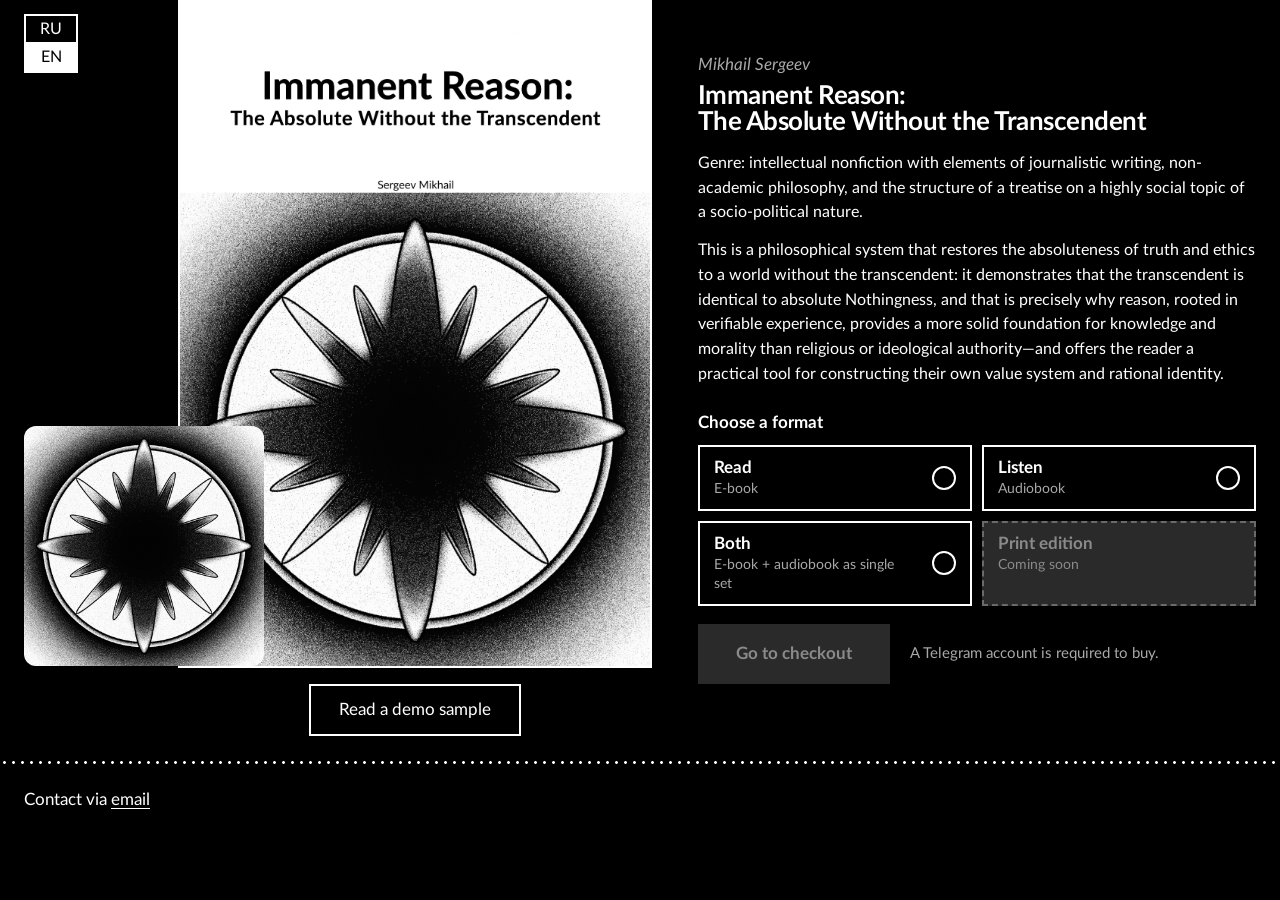
==== commit ca64e56d: "Add files via upload" ====
--- a/en/index.html
+++ b/en/index.html
@@ -11,8 +11,8 @@
 })(window,document,'script','dataLayer','GTM-NVMM97PM');</script>
 <!-- End Google Tag Manager -->
 <meta name="google-site-verification" content="ZVPYeabHMF1izkVcOJiwMl5HogajHnooVywPi7a2qLU" />
-<title>Immanent Reason: The Absolute Without the Transcendent — Mikhail Sergeev</title>
-<meta name="description" content="A philosophical system that restores the absoluteness of truth and ethics to a world without the transcendent. E-book and audiobook by Mikhail Sergeev.">
+<title>Immanent Reason: The Absolute Without the Transcendent — book and audiobook</title>
+<meta name="description" content="“Immanent Reason: The Absolute Without the Transcendent” — a philosophical system that restores the absoluteness of truth and ethics to a world without the transcendent. E-book, audiobook and a free sample.">
 <meta name="author" content="Mikhail Sergeev">
 <meta name="robots" content="index, follow, max-image-preview:large">
 <meta name="theme-color" content="#000000">
@@ -29,14 +29,14 @@
 <link rel="apple-touch-icon" href="../apple-touch-icon.png">
 <link rel="manifest" href="../site.webmanifest">
 <link rel="stylesheet" href="../style.css">
-<script type="application/ld+json">{"@context": "https://schema.org", "@graph": [{"@type": "WebSite", "@id": "https://4b5-1n7.github.io/book/#website", "url": "https://4b5-1n7.github.io/book/", "name": "Immanent Reason: The Absolute Without the Transcendent", "inLanguage": "en"}, {"@type": "Person", "@id": "https://4b5-1n7.github.io/book/#author", "name": "Mikhail Sergeev"}, {"@type": "Book", "@id": "https://4b5-1n7.github.io/book/en/#book", "url": "https://4b5-1n7.github.io/book/en/", "name": "Immanent Reason: The Absolute Without the Transcendent", "author": {"@id": "https://4b5-1n7.github.io/book/#author"}, "inLanguage": "en", "description": "A philosophical system that restores the absoluteness of truth and ethics to a world without the transcendent. E-book and audiobook by Mikhail Sergeev.", "image": "https://4b5-1n7.github.io/book/cover-audio.jpg", "workExample": [{"@type": "Book", "bookFormat": "https://schema.org/EBook", "name": "Immanent Reason: The Absolute Without the Transcendent (E-book)", "inLanguage": "en", "author": {"@id": "https://4b5-1n7.github.io/book/#author"}}, {"@type": "Book", "bookFormat": "https://schema.org/AudiobookFormat", "name": "Immanent Reason: The Absolute Without the Transcendent (Audiobook)", "inLanguage": "en", "author": {"@id": "https://4b5-1n7.github.io/book/#author"}}]}]}</script>
+<script type="application/ld+json">{"@context": "https://schema.org", "@graph": [{"@type": "WebSite", "@id": "https://4b5-1n7.github.io/book/#website", "url": "https://4b5-1n7.github.io/book/", "name": "Immanent Reason: The Absolute Without the Transcendent", "inLanguage": "en"}, {"@type": "Person", "@id": "https://4b5-1n7.github.io/book/#author", "name": "Mikhail Sergeev"}, {"@type": "Book", "@id": "https://4b5-1n7.github.io/book/en/#book", "url": "https://4b5-1n7.github.io/book/en/", "name": "Immanent Reason: The Absolute Without the Transcendent", "author": {"@id": "https://4b5-1n7.github.io/book/#author"}, "inLanguage": "en", "description": "“Immanent Reason: The Absolute Without the Transcendent” — a philosophical system that restores the absoluteness of truth and ethics to a world without the transcendent. E-book, audiobook and a free sample.", "image": "https://4b5-1n7.github.io/book/cover-audio.jpg", "workExample": [{"@type": "Book", "bookFormat": "https://schema.org/EBook", "name": "Immanent Reason: The Absolute Without the Transcendent (E-book)", "inLanguage": "en", "author": {"@id": "https://4b5-1n7.github.io/book/#author"}}, {"@type": "Book", "bookFormat": "https://schema.org/AudiobookFormat", "name": "Immanent Reason: The Absolute Without the Transcendent (Audiobook)", "inLanguage": "en", "author": {"@id": "https://4b5-1n7.github.io/book/#author"}}]}]}</script>
 </head>
 <body>
 <!-- Google Tag Manager (noscript) -->
 <noscript><iframe src="https://www.googletagmanager.com/ns.html?id=GTM-NVMM97PM"
 height="0" width="0" style="display:none;visibility:hidden"></iframe></noscript>
 <!-- End Google Tag Manager (noscript) -->
-<header><nav class="lang" aria-label="Language"><a href="../index.html" hreflang="ru" lang="ru">RU</a><a href="index.html" hreflang="en" lang="en" aria-current="page">EN</a></nav></header>
+<header><nav class="lang" aria-label="Language"><a href="../" hreflang="ru" lang="ru">RU</a><a href="./" hreflang="en" lang="en" aria-current="page">EN</a></nav></header>
 <main>
 <section class="hero">
   <div class="left">
--- a/style.css
+++ b/style.css
@@ -1,7 +1,7 @@
-@font-face{font-family:Lato;font-style:normal;font-weight:400;font-display:swap;src:url(fonts/lato-normal.woff2) format("woff2")}
-@font-face{font-family:Lato;font-style:italic;font-weight:400;font-display:swap;src:url(fonts/lato-normal-italic.woff2) format("woff2")}
-@font-face{font-family:Lato;font-style:normal;font-weight:700;font-display:swap;src:url(fonts/lato-bold.woff2) format("woff2")}
-@font-face{font-family:Lato;font-style:italic;font-weight:700;font-display:swap;src:url(fonts/lato-bold-italic.woff2) format("woff2")}
+@font-face{font-family:Lato;font-style:normal;font-weight:400;font-display:swap;src:url(lato-normal.woff2) format("woff2")}
+@font-face{font-family:Lato;font-style:italic;font-weight:400;font-display:swap;src:url(lato-normal-italic.woff2) format("woff2")}
+@font-face{font-family:Lato;font-style:normal;font-weight:700;font-display:swap;src:url(lato-bold.woff2) format("woff2")}
+@font-face{font-family:Lato;font-style:italic;font-weight:700;font-display:swap;src:url(lato-bold-italic.woff2) format("woff2")}
 
 :root{color-scheme:dark;--ink:#fff;--paper:#000;--mute:#a8a8a8;--grey:#2a2a2a;--font:Lato,"Helvetica Neue",Arial,sans-serif;
 /* ===== НАСТРОЙКИ ОБЛОЖЕК ===== */
@@ -16,10 +16,14 @@
 --audio-overlap:.35;
 /* Смещение обложек: отрицательное число — левее, положительное — правее (например -8% или 6%) */
 --covers-x:0%;
+/* Отступ обложки аудиокниги от верхней границы, когда выбрана только она (в пикселях или %) */
+--audio-top:50px;
 /* Высота кнопки «демо-фрагмент» вместе с отступом над ней (нужна для центровки аудиообложки) */
 --peek-block:70px;
---left-w:calc(var(--ebook-h)*(.6667 + var(--audio-both)*(1 - var(--audio-overlap))))}
-@media (max-width:820px){:root{--ebook-h:min(calc((100vw - 48px)/.95),520px)}}
+/* Пропорции обложки электронной книги (ширина / высота): 0.7072 для листа А-формата, 0.6667 для 2:3 */
+--ebook-ratio:.7072;
+--left-w:calc(var(--ebook-h)*(var(--ebook-ratio) + var(--audio-both)*(1 - var(--audio-overlap))))}
+@media (max-width:820px){:root{--ebook-h:min(calc((100vw - 48px)/.95),520px);--audio-top:0px}}
 
 *{box-sizing:border-box}
 body{margin:0;background:var(--paper);color:var(--ink);font:1.0625rem/1.65 var(--font)}
@@ -27,9 +31,9 @@
 .dots{height:10px;background:radial-gradient(circle,var(--ink) 1.2px,transparent 1.6px) 0 0/9px 9px}
 
 header{position:absolute;top:14px;left:24px;z-index:5}
-.lang{display:flex}
-.lang a{font-size:1rem;line-height:1.4;padding:2px 14px;border:2px solid var(--ink);background:var(--paper);color:var(--ink);text-decoration:none}
-.lang a+a{margin-left:-2px}
+.lang{display:flex;flex-direction:column}
+.lang a{font-size:1rem;line-height:1.4;padding:2px 0;min-width:3.4em;text-align:center;border:2px solid var(--ink);background:var(--paper);color:var(--ink);text-decoration:none}
+.lang a+a{margin-top:-2px}
 .lang a[aria-current]{background:var(--ink);color:var(--paper)}
 a:focus-visible,button:focus-visible{outline:3px solid var(--ink);outline-offset:3px}
 
@@ -39,14 +43,12 @@
 .left{align-self:start;display:flex;flex-direction:column;align-items:flex-end;gap:18px;width:var(--left-w);transform:translateX(var(--covers-x))}
 #covers{position:relative;width:100%;height:var(--ebook-h)}
 #covers img{position:absolute;display:block}
-#cEbook{right:0;top:0;height:100%;width:calc(var(--ebook-h)*2/3);object-fit:cover;box-shadow:0 0 0 2px var(--ink)}
+#cEbook{right:0;top:0;height:100%;width:calc(var(--ebook-h)*var(--ebook-ratio));object-fit:cover;box-shadow:0 0 0 2px var(--ink)}
 #cAudio{left:0;bottom:0;z-index:1;width:calc(var(--ebook-h)*var(--audio-both));height:auto;border-radius:5%}
 #covers[data-plan=read] #cAudio,#covers[data-plan=listen] #cEbook{display:none}
-#covers[data-plan=listen]{height:calc(var(--ebook-h)*var(--audio-solo))}
-.left:has(#covers[data-plan=listen]){align-self:center;transform:translate(var(--covers-x),calc(var(--peek-block)/2))}
-.left:has(#covers[data-plan=listen]) .peek{margin-right:calc(var(--ebook-h)*var(--audio-solo)/2)}
+#covers[data-plan=listen]{height:calc(var(--ebook-h)*var(--audio-solo));margin-top:var(--audio-top)}
 #covers[data-plan=listen] #cAudio{left:auto;right:0;bottom:auto;top:0;width:calc(var(--ebook-h)*var(--audio-solo))}
-.peek{font:inherit;background:none;color:var(--ink);border:2px solid var(--ink);padding:10px 28px;cursor:pointer;margin-right:calc(var(--ebook-h)/3);transform:translateX(50%)}
+.peek{font:inherit;background:none;color:var(--ink);border:2px solid var(--ink);padding:10px 28px;cursor:pointer;margin-right:calc(var(--ebook-h)*var(--ebook-ratio)/2);transform:translateX(50%)}
 .peek:hover{background:var(--ink);color:var(--paper)}
 
 .right{container-type:inline-size}
@@ -61,8 +63,8 @@
 .opt{position:relative}
 .opt input{position:absolute;opacity:0;inset:0;cursor:pointer;margin:0}
 .opt span{position:relative;display:block;height:100%;padding:10px 54px 10px 14px;border:2px solid var(--ink);line-height:1.35}
-.opt span::after{content:"";position:absolute;right:14px;top:50%;width:22px;height:22px;margin-top:-11px;border:2px solid currentColor}
-.opt input:checked+span::before{content:"";position:absolute;right:21px;top:50%;width:7px;height:13px;margin-top:-11px;border:solid currentColor;border-width:0 3px 3px 0;transform:rotate(45deg)}
+.opt span::after{content:"";position:absolute;right:14px;top:50%;width:20px;height:20px;margin-top:-12px;border:2px solid currentColor;border-radius:50%}
+.opt input:checked+span::before{content:"";position:absolute;right:20px;top:50%;width:12px;height:12px;margin-top:-6px;border-radius:50%;background:currentColor}
 .opt small{display:block;font-size:.88rem;color:var(--mute)}
 .opt input:checked+span{background:var(--ink);color:var(--paper)}
 .opt input:checked+span small{color:#444}
@@ -97,4 +99,4 @@
 .text .num{text-indent:0;margin-left:1.5em}
 
 footer{padding-top:18px;padding-bottom:22px}
-@media (max-width:820px){.hero{grid-template-columns:1fr;gap:32px;padding-top:56px;min-height:0}.left,.left:has(#covers[data-plan=listen]){align-self:auto;justify-self:center;transform:translateX(var(--covers-x))}fieldset{grid-template-columns:1fr}}
+@media (max-width:820px){.hero{grid-template-columns:1fr;gap:32px;padding-top:88px;min-height:0}.left{justify-self:center}fieldset{grid-template-columns:1fr}}
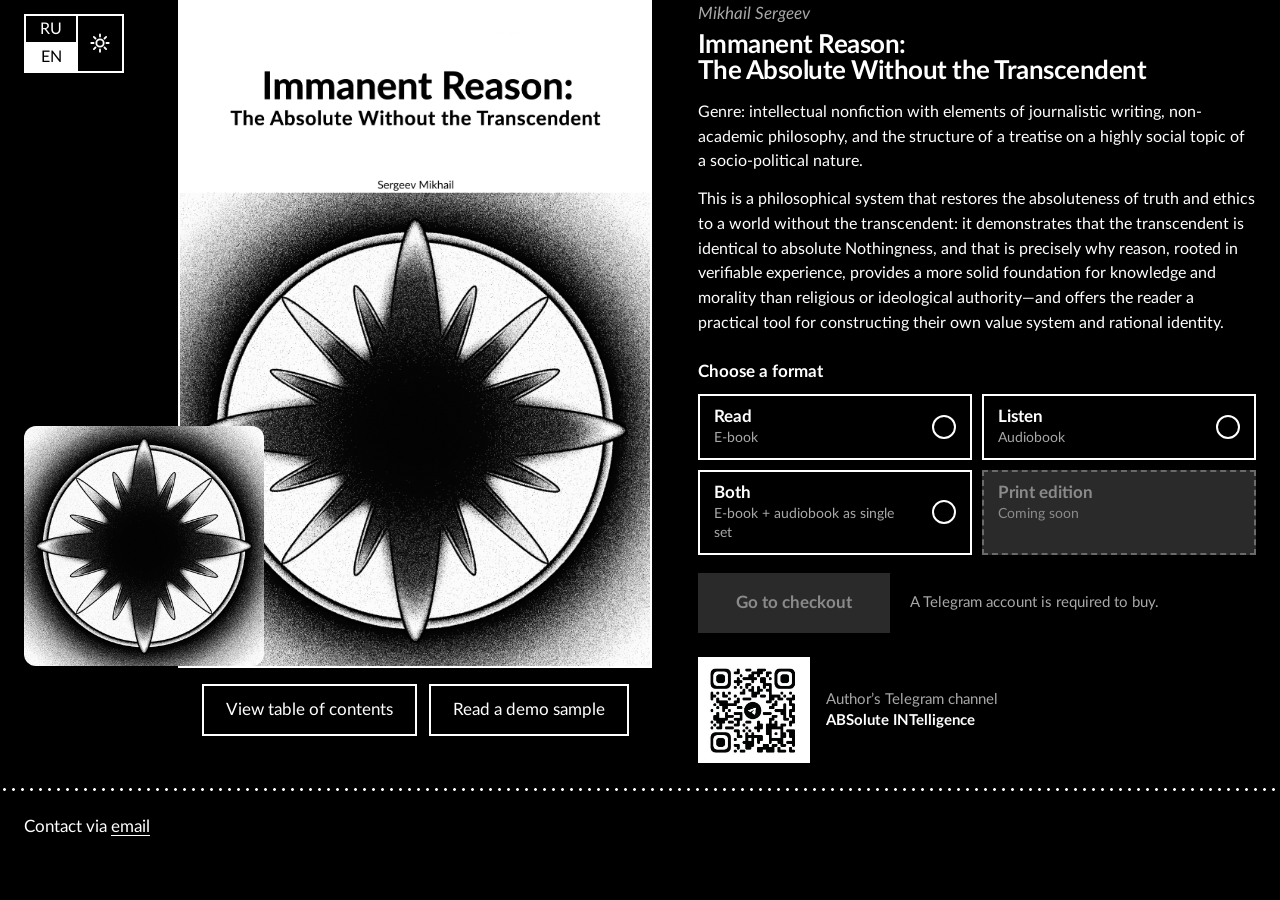
==== commit 01bd39ae: "Add files via upload" ====
--- a/en/index.html
+++ b/en/index.html
@@ -3,6 +3,7 @@
 <head>
 <meta charset="utf-8">
 <meta name="viewport" content="width=device-width, initial-scale=1">
+<script>try{if(localStorage.getItem("theme")==="light")document.documentElement.setAttribute("data-theme","light")}catch(e){}</script>
 <!-- Google Tag Manager -->
 <script>(function(w,d,s,l,i){w[l]=w[l]||[];w[l].push({'gtm.start':
 new Date().getTime(),event:'gtm.js'});var f=d.getElementsByTagName(s)[0],
@@ -36,7 +37,7 @@
 <noscript><iframe src="https://www.googletagmanager.com/ns.html?id=GTM-NVMM97PM"
 height="0" width="0" style="display:none;visibility:hidden"></iframe></noscript>
 <!-- End Google Tag Manager (noscript) -->
-<header><nav class="lang" aria-label="Language"><a href="../" hreflang="ru" lang="ru">RU</a><a href="./" hreflang="en" lang="en" aria-current="page">EN</a></nav></header>
+<header><nav class="lang" aria-label="Language"><a href="../" hreflang="ru" lang="ru">RU</a><a href="./" hreflang="en" lang="en" aria-current="page">EN</a></nav><button class="theme" id="theme" type="button" data-to-light="Switch to light theme" data-to-dark="Switch to dark theme" aria-label="Switch to light theme" title="Switch to light theme"><svg class="sun" viewBox="0 0 24 24" fill="none" stroke="currentColor" stroke-width="2" stroke-linecap="round" aria-hidden="true"><circle cx="12" cy="12" r="4"/><path d="M12 2.5v2.5M12 19v2.5M2.5 12H5M19 12h2.5M5.3 5.3l1.8 1.8M16.9 16.9l1.8 1.8M5.3 18.7l1.8-1.8M16.9 7.1l1.8-1.8"/></svg><svg class="moon" viewBox="0 0 24 24" fill="currentColor" aria-hidden="true"><path d="M21 12.79A9 9 0 1 1 11.21 3 7 7 0 0 0 21 12.79z"/></svg></button></header>
 <main>
 <section class="hero">
   <div class="left">
@@ -44,7 +45,10 @@
       <img id="cAudio" src="../cover-audio.jpg" alt="Immanent Reason: The Absolute Without the Transcendent (Audiobook)">
       <img id="cEbook" src="../cover-ebook-en.jpg" alt="Immanent Reason: The Absolute Without the Transcendent (E-book)" fetchpriority="high" onerror="this.onerror=null;this.src='../cover-audio.jpg'">
     </div>
-    <button class="peek" id="peek" type="button" aria-haspopup="dialog">Read a demo sample</button>
+    <div class="peeks">
+      <button class="peek" type="button" data-open="toc" aria-haspopup="dialog">View table of contents</button>
+      <button class="peek" type="button" data-open="excerpt" aria-haspopup="dialog">Read a demo sample</button>
+    </div>
   </div>
   <div class="right">
     <p class="author">Mikhail Sergeev</p>
@@ -62,10 +66,11 @@
       <p class="tg">A Telegram account is required to buy.</p>
       <noscript><p class="tg"><a href="https://web.tribute.tg/p/HSH">Read</a> · <a href="https://web.tribute.tg/p/HSK">Listen</a> · <a href="https://web.tribute.tg/p/HSM">Both</a></p></noscript>
     </div>
+    <div class="channel"><img src="../qr-ABSolute_INTelligence.jpg" alt="QR code of the author’s Telegram channel ABSolute INTelligence" width="112" height="107" loading="lazy"><p>Author’s Telegram channel<br><span>ABSolute INTelligence</span></p></div>
   </div>
 </section>
 <dialog id="excerpt" aria-labelledby="exTitle">
-  <div class="dlg-head"><h2 id="exTitle">Sample from “Immanent Reason”</h2><button class="close" id="close" type="button">Close</button></div>
+  <div class="dlg-head"><h2 id="exTitle">Sample from “Immanent Reason”</h2><button class="close" type="button">Close</button></div>
   <div class="dlg-body"><p class="note">Half of the introduction</p><div class="text">
 <h3 class="ch">0. Introduction</h3>
 <p>This introduction will examine the general methodology, philosophical concepts with varying degrees of flaw, the rationale for applying synthetic eclecticism, an analysis of dictatorial incentives to exploit the mind’s vulnerabilities, and the justification for the use of violence in a crisis situation.</p>
@@ -129,6 +134,55 @@
 <p>Without the creation of a powerful philosophical concept, the consistency, integrity, and comprehensiveness of an adequate worldview will always, to a greater or lesser extent, yield to obscurantist, marginal analogues. Thus, there is a persistent need to create a synthetic and eclectic concept that would honestly and consistently provide comprehensive answers to fundamental philosophical questions, while at the same time courageously, firmly, and uncompromisingly opposing those doctrines that are partially or entirely directed against its principles. This need becomes particularly pressing in the face of external, dictatorial pressure exerted through mythologized ideologemes grounded in a comprehensive philosophical paradigm.</p>
   </div></div>
 </dialog>
+<dialog id="toc" aria-labelledby="tocTitle">
+  <div class="dlg-head"><h2 id="tocTitle">Table of contents of “Immanent Reason”</h2><button class="close" type="button">Close</button></div>
+  <div class="dlg-body"><div class="text">
+<h3 class="ch">CONTENT</h3>
+<ul class="toc">
+<li class="top"><span>Abstract</span><span>1</span></li>
+<li class="top"><span>Disclaimer</span><span>2</span></li>
+<li class="top"><span>Preface</span><span>3</span></li>
+<li class="top"><span>0. Introduction</span><span>15</span></li>
+<li class="sub"><span>0.1. Antagonistic positions</span><span>17</span></li>
+<li class="sub"><span>0.2. The necessity and distinctive features of synthetic eclecticism</span><span>39</span></li>
+<li class="sub"><span>0.3. The values of the oppressor and the exploitation of flaws in reason</span><span>43</span></li>
+<li class="sub"><span>0.4. Can violence be the lesser of two evils?</span><span>48</span></li>
+<li class="top"><span>1. The Non-essential transcendent as absolute nothingness</span><span>55</span></li>
+<li class="sub"><span>1.1. Nothingness in ontology</span><span>56</span></li>
+<li class="sub"><span>1.2. Absoluteness in essence</span><span>61</span></li>
+<li class="sub"><span>1.3. Essentially non-existent</span><span>68</span></li>
+<li class="sub"><span>1.4. Transcendence as such</span><span>71</span></li>
+<li class="top"><span>2. The ontological structure of absolutely true knowledge of the immanent reality of the world of empirical absolutism</span><span>75</span></li>
+<li class="sub"><span>2.1. Metamorphic transformation</span><span>77</span></li>
+<li class="sub"><span>2.2. Conceptual levels</span><span>82</span></li>
+<li class="sub"><span>2.3. Empirical absolutism</span><span>87</span></li>
+<li class="sub"><span>2.4. The paradox of knowledge</span><span>101</span></li>
+<li class="sub"><span>2.5. Absolute (a)morality</span><span>113</span></li>
+<li class="sub"><span>2.6. A space for thought and creativity</span><span>121</span></li>
+<li class="sub"><span>2.7. The prerogative and intention of the mind</span><span>132</span></li>
+<li class="top"><span>3. The degradation and primitivization of rational existence as a consequence of the transcendent, in contrast to the metaphysics of existentialism</span><span>158</span></li>
+<li class="sub"><span>3.1. The connection between theological and magical thinking</span><span>166</span></li>
+<li class="sub"><span>3.2. The crimes of theism and the contradictions of religion</span><span>169</span></li>
+<li class="sub"><span>3.3. Parasitism, primitivization, and the dissection of the mind</span><span>185</span></li>
+<li class="sub"><span>3.4. Spirituality as shackles for the capable mind and its usefulness as a crutch for the weak and dysfunctional</span><span>194</span></li>
+<li class="sub"><span>3.5. Totalitarianism and religiosity, spirituality and dictatorship</span><span>207</span></li>
+<li class="sub"><span>3.6. Doctrines concerning mystical extraterrestrial life</span><span>241</span></li>
+<li class="sub"><span>3.7. National philosophical culture</span><span>247</span></li>
+<li class="sub"><span>3.8. The existential reason</span><span>252</span></li>
+<li class="top"><span>4. The concept of a project to proclaim a moral and ethical code of an axiological creed as a step toward solving problems</span><span>271</span></li>
+<li class="sub"><span>4.1. Calibrating moral action and the attributes of an absolute decision</span><span>275</span></li>
+<li class="sub"><span>4.2. Temporal loans and investments in time capital</span><span>281</span></li>
+<li class="sub"><span>4.3. A comparison of utilitarianism, pragmatism, and spiritual virtue</span><span>283</span></li>
+<li class="sub"><span>4.4. Deontology as the foundation of a normative-ethical system</span><span>284</span></li>
+<li class="sub"><span>4.5. Prerequisites, causes, and grounds for the manifestation of will and the implementation of a moral code</span><span>287</span></li>
+<li class="sub"><span>4.6. The architecture and privileges of a personal axiological credo</span><span>297</span></li>
+<li class="sub"><span>4.7. Expected effects and pitfalls of the concept</span><span>308</span></li>
+<li class="top"><span>CONCLUSION</span><span>317</span></li>
+<li class="top"><span>BIBLIOGRAPHY</span><span>322</span></li>
+<li class="top"><span>APPENDIX</span><span>327</span></li>
+</ul>
+  </div></div>
+</dialog>
 </main>
 <div class="dots" aria-hidden="true"></div>
 <footer>Contact via <a id="mail" href="mailto:4b5olute.1n7elligence@gmail.com">email</a></footer>
--- a/style.css
+++ b/style.css
@@ -3,7 +3,7 @@
 @font-face{font-family:Lato;font-style:normal;font-weight:700;font-display:swap;src:url(lato-bold.woff2) format("woff2")}
 @font-face{font-family:Lato;font-style:italic;font-weight:700;font-display:swap;src:url(lato-bold-italic.woff2) format("woff2")}
 
-:root{color-scheme:dark;--ink:#fff;--paper:#000;--mute:#a8a8a8;--grey:#2a2a2a;--font:Lato,"Helvetica Neue",Arial,sans-serif;
+:root{color-scheme:dark;--ink:#fff;--paper:#000;--mute:#a8a8a8;--grey:#2a2a2a;--soon-line:#6a6a6a;--soon-text:#8a8a8a;--checked-small:#444;--font:Lato,"Helvetica Neue",Arial,sans-serif;
 /* ===== НАСТРОЙКИ ОБЛОЖЕК ===== */
 /* Высота обложки электронной книги. Сама тянется от верхней границы страницы до кнопки «демо-фрагмент».
    Можно задать вручную, например 700px */
@@ -25,16 +25,24 @@
 --left-w:calc(var(--ebook-h)*(var(--ebook-ratio) + var(--audio-both)*(1 - var(--audio-overlap))))}
 @media (max-width:820px){:root{--ebook-h:min(calc((100vw - 48px)/.95),520px);--audio-top:0px}}
 
+/* ===== СВЕТЛАЯ (ДНЕВНАЯ) ТЕМА: негатив всех элементов, обложки не меняются ===== */
+html[data-theme=light]{color-scheme:light;--ink:#000;--paper:#fff;--mute:#555;--grey:#e4e4e4;--soon-line:#9a9a9a;--soon-text:#707070;--checked-small:#ccc}
+
 *{box-sizing:border-box}
 body{margin:0;background:var(--paper);color:var(--ink);font:1.0625rem/1.65 var(--font)}
 a{color:inherit;text-underline-offset:3px}
 .dots{height:10px;background:radial-gradient(circle,var(--ink) 1.2px,transparent 1.6px) 0 0/9px 9px}
 
-header{position:absolute;top:14px;left:24px;z-index:5}
+header{position:absolute;top:14px;left:24px;z-index:5;display:flex;align-items:stretch}
 .lang{display:flex;flex-direction:column}
 .lang a{font-size:1rem;line-height:1.4;padding:2px 0;min-width:3.4em;text-align:center;border:2px solid var(--ink);background:var(--paper);color:var(--ink);text-decoration:none}
 .lang a+a{margin-top:-2px}
 .lang a[aria-current]{background:var(--ink);color:var(--paper)}
+.theme{display:flex;align-items:center;justify-content:center;width:3rem;margin-left:-2px;padding:0;border:2px solid var(--ink);background:var(--paper);color:var(--ink);cursor:pointer}
+.theme:hover{background:var(--ink);color:var(--paper)}
+.theme svg{width:22px;height:22px}
+.theme .moon,html[data-theme=light] .theme .sun{display:none}
+html[data-theme=light] .theme .moon{display:block}
 a:focus-visible,button:focus-visible{outline:3px solid var(--ink);outline-offset:3px}
 
 main,footer{max-width:1600px;margin:0 auto;padding:0 24px}
@@ -48,7 +56,8 @@
 #covers[data-plan=read] #cAudio,#covers[data-plan=listen] #cEbook{display:none}
 #covers[data-plan=listen]{height:calc(var(--ebook-h)*var(--audio-solo));margin-top:var(--audio-top)}
 #covers[data-plan=listen] #cAudio{left:auto;right:0;bottom:auto;top:0;width:calc(var(--ebook-h)*var(--audio-solo))}
-.peek{font:inherit;background:none;color:var(--ink);border:2px solid var(--ink);padding:10px 28px;cursor:pointer;margin-right:calc(var(--ebook-h)*var(--ebook-ratio)/2);transform:translateX(50%)}
+.peek{font:inherit;background:none;color:var(--ink);border:2px solid var(--ink);padding:10px 22px;cursor:pointer}
+.peeks{display:flex;flex-wrap:wrap;justify-content:center;gap:12px;width:calc(var(--ebook-h)*var(--ebook-ratio))}
 .peek:hover{background:var(--ink);color:var(--paper)}
 
 .right{container-type:inline-size}
@@ -67,21 +76,22 @@
 .opt input:checked+span::before{content:"";position:absolute;right:20px;top:50%;width:12px;height:12px;margin-top:-6px;border-radius:50%;background:currentColor}
 .opt small{display:block;font-size:.88rem;color:var(--mute)}
 .opt input:checked+span{background:var(--ink);color:var(--paper)}
-.opt input:checked+span small{color:#444}
+.opt input:checked+span small{color:var(--checked-small)}
 .opt input:focus-visible+span{outline:3px solid var(--ink);outline-offset:3px}
-.soon span{background:var(--grey);border:2px dashed #6a6a6a;color:#8a8a8a;cursor:not-allowed}
+.soon span{background:var(--grey);border:2px dashed var(--soon-line);color:var(--soon-text);cursor:not-allowed}
 .soon span::after{display:none}
-.soon small{color:#8a8a8a}
+.soon small{color:var(--soon-text)}
 .buyrow{display:flex;align-items:center;gap:8px 20px;flex-wrap:wrap}
 .buy{display:inline-block;background:var(--ink);color:var(--paper);padding:14px 36px;text-decoration:none;font-weight:700;border:2px solid var(--ink)}
 .buy:hover{background:var(--paper);color:var(--ink)}
-.buy[aria-disabled=true]{background:var(--grey);border-color:var(--grey);color:#8a8a8a;pointer-events:none}
+.buy[aria-disabled=true]{background:var(--grey);border-color:var(--grey);color:var(--soon-text);pointer-events:none}
 .tg{margin:0;font-size:.95rem;color:var(--mute);max-width:22em}
 
 dialog{width:min(720px,calc(100% - 32px));max-height:85vh;padding:0;border:2px solid var(--ink);background:var(--paper);color:var(--ink);font:inherit}
 dialog::backdrop{background:rgba(0,0,0,.8)}
+html[data-theme=light] dialog::backdrop{background:rgba(0,0,0,.55)}
 body:has(dialog[open]){overflow:hidden}
-.dlg-head{position:sticky;top:0;display:flex;justify-content:space-between;align-items:center;gap:16px;padding:14px 24px;background:var(--paper);border-bottom:2px solid var(--ink)}
+.dlg-head{position:sticky;top:0;z-index:5;display:flex;justify-content:space-between;align-items:center;gap:16px;padding:14px 24px;background:var(--paper);border-bottom:2px solid var(--ink)}
 .dlg-head h2{font-size:1.3rem;font-weight:700;margin:0}
 .dlg-body{padding:20px 24px 28px}
 .note{color:var(--mute);font-style:italic;margin:0 0 20px}
@@ -97,6 +107,18 @@
 .text blockquote p{text-indent:0}
 .text .attr{text-indent:0;text-align:right;margin:.4em 0 1em}
 .text .num{text-indent:0;margin-left:1.5em}
+/* Оглавление: главы жирным, параграфы с красной строкой, номера страниц через точки до правого края */
+.toc{list-style:none;margin:0;padding:0}
+.toc li{overflow:hidden;margin:0 0 .3em;text-align:justify;hyphens:auto}
+.toc li.top{font-weight:700;margin-top:.7em}
+.toc li::after{float:left;width:0;white-space:nowrap;font-weight:400;content:"........................................................................................................................................................................................"}
+.toc li span:first-child{padding-right:.35em;background:var(--paper)}
+.toc li.sub span:first-child{padding-left:1.5em}
+.toc li span+span{float:right;padding-left:.35em;background:var(--paper);position:relative;z-index:1}
+.channel{display:flex;align-items:center;gap:16px;margin-top:24px;color:var(--mute);font-size:.95rem;line-height:1.4}
+.channel img{display:block;flex:none;width:112px;height:auto}
+.channel p{margin:0}
+.channel span{color:var(--ink);font-weight:700}
 
 footer{padding-top:18px;padding-bottom:22px}
-@media (max-width:820px){.hero{grid-template-columns:1fr;gap:32px;padding-top:88px;min-height:0}.left{justify-self:center}fieldset{grid-template-columns:1fr}}
+@media (max-width:820px){.hero{grid-template-columns:1fr;gap:32px;padding-top:88px;min-height:0}.left{justify-self:center}.peeks{width:100%}fieldset{grid-template-columns:1fr}}
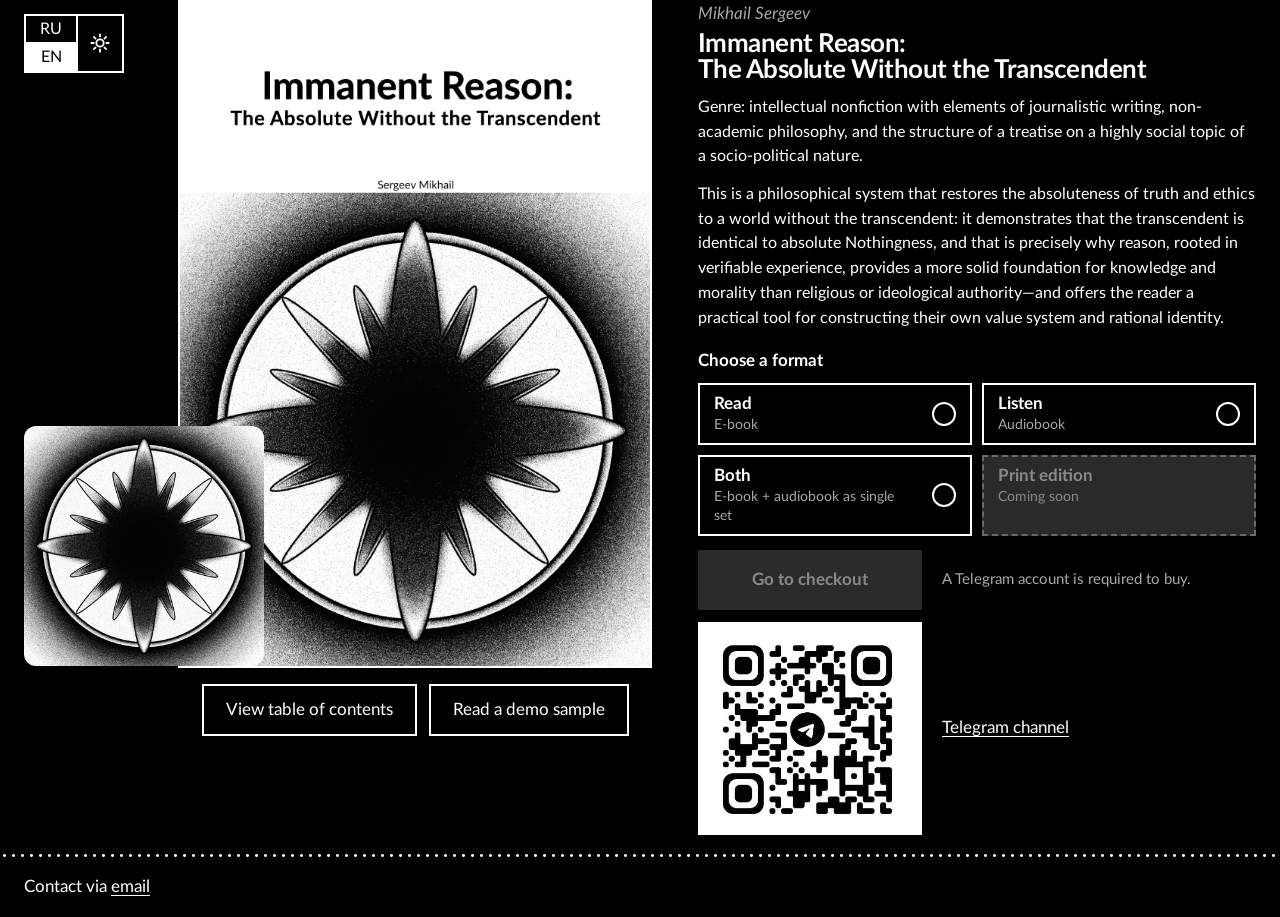
==== commit c918b471: "Add files via upload" ====
--- a/en/index.html
+++ b/en/index.html
@@ -30,7 +30,7 @@
 <link rel="apple-touch-icon" href="../apple-touch-icon.png">
 <link rel="manifest" href="../site.webmanifest">
 <link rel="stylesheet" href="../style.css">
-<script type="application/ld+json">{"@context": "https://schema.org", "@graph": [{"@type": "WebSite", "@id": "https://4b5-1n7.github.io/book/#website", "url": "https://4b5-1n7.github.io/book/", "name": "Immanent Reason: The Absolute Without the Transcendent", "inLanguage": "en"}, {"@type": "Person", "@id": "https://4b5-1n7.github.io/book/#author", "name": "Mikhail Sergeev"}, {"@type": "Book", "@id": "https://4b5-1n7.github.io/book/en/#book", "url": "https://4b5-1n7.github.io/book/en/", "name": "Immanent Reason: The Absolute Without the Transcendent", "author": {"@id": "https://4b5-1n7.github.io/book/#author"}, "inLanguage": "en", "description": "“Immanent Reason: The Absolute Without the Transcendent” — a philosophical system that restores the absoluteness of truth and ethics to a world without the transcendent. E-book, audiobook and a free sample.", "image": "https://4b5-1n7.github.io/book/cover-audio.jpg", "workExample": [{"@type": "Book", "bookFormat": "https://schema.org/EBook", "name": "Immanent Reason: The Absolute Without the Transcendent (E-book)", "inLanguage": "en", "author": {"@id": "https://4b5-1n7.github.io/book/#author"}}, {"@type": "Book", "bookFormat": "https://schema.org/AudiobookFormat", "name": "Immanent Reason: The Absolute Without the Transcendent (Audiobook)", "inLanguage": "en", "author": {"@id": "https://4b5-1n7.github.io/book/#author"}}]}]}</script>
+<script type="application/ld+json">{"@context": "https://schema.org", "@graph": [{"@type": "WebSite", "@id": "https://4b5-1n7.github.io/book/#website", "url": "https://4b5-1n7.github.io/book/", "name": "Immanent Reason: The Absolute Without the Transcendent", "inLanguage": "en"}, {"@type": "Person", "@id": "https://4b5-1n7.github.io/book/#author", "name": "Mikhail Sergeev", "sameAs": ["https://t.me/ABSolute_INTelligence"]}, {"@type": "Book", "@id": "https://4b5-1n7.github.io/book/en/#book", "url": "https://4b5-1n7.github.io/book/en/", "name": "Immanent Reason: The Absolute Without the Transcendent", "author": {"@id": "https://4b5-1n7.github.io/book/#author"}, "inLanguage": "en", "description": "“Immanent Reason: The Absolute Without the Transcendent” — a philosophical system that restores the absoluteness of truth and ethics to a world without the transcendent. E-book, audiobook and a free sample.", "image": "https://4b5-1n7.github.io/book/cover-audio.jpg", "workExample": [{"@type": "Book", "bookFormat": "https://schema.org/EBook", "name": "Immanent Reason: The Absolute Without the Transcendent (E-book)", "inLanguage": "en", "author": {"@id": "https://4b5-1n7.github.io/book/#author"}}, {"@type": "Book", "bookFormat": "https://schema.org/AudiobookFormat", "name": "Immanent Reason: The Absolute Without the Transcendent (Audiobook)", "inLanguage": "en", "author": {"@id": "https://4b5-1n7.github.io/book/#author"}}]}]}</script>
 </head>
 <body>
 <!-- Google Tag Manager (noscript) -->
@@ -66,7 +66,7 @@
       <p class="tg">A Telegram account is required to buy.</p>
       <noscript><p class="tg"><a href="https://web.tribute.tg/p/HSH">Read</a> · <a href="https://web.tribute.tg/p/HSK">Listen</a> · <a href="https://web.tribute.tg/p/HSM">Both</a></p></noscript>
     </div>
-    <div class="channel"><img src="../qr-ABSolute_INTelligence.jpg" alt="QR code of the author’s Telegram channel ABSolute INTelligence" width="112" height="107" loading="lazy"><p>Author’s Telegram channel<br><span>ABSolute INTelligence</span></p></div>
+    <div class="channel"><a class="qr" href="https://t.me/ABSolute_INTelligence" target="_blank" rel="noopener"><img src="../qr-ABSolute_INTelligence.jpg" alt="QR code of the Telegram channel" width="224" height="213" loading="lazy"></a><a href="https://t.me/ABSolute_INTelligence" target="_blank" rel="noopener">Telegram channel</a></div>
   </div>
 </section>
 <dialog id="excerpt" aria-labelledby="exTitle">
--- a/style.css
+++ b/style.css
@@ -3,7 +3,7 @@
 @font-face{font-family:Lato;font-style:normal;font-weight:700;font-display:swap;src:url(lato-bold.woff2) format("woff2")}
 @font-face{font-family:Lato;font-style:italic;font-weight:700;font-display:swap;src:url(lato-bold-italic.woff2) format("woff2")}
 
-:root{color-scheme:dark;--ink:#fff;--paper:#000;--mute:#a8a8a8;--grey:#2a2a2a;--soon-line:#6a6a6a;--soon-text:#8a8a8a;--checked-small:#444;--font:Lato,"Helvetica Neue",Arial,sans-serif;
+:root{color-scheme:dark;--ink:#fff;--paper:#000;--mute:#a8a8a8;--grey:#2a2a2a;--soon-line:#6a6a6a;--soon-text:#8a8a8a;--checked-small:#444;--buy-w:224px;--font:Lato,"Helvetica Neue",Arial,sans-serif;
 /* ===== НАСТРОЙКИ ОБЛОЖЕК ===== */
 /* Высота обложки электронной книги. Сама тянется от верхней границы страницы до кнопки «демо-фрагмент».
    Можно задать вручную, например 700px */
@@ -46,7 +46,7 @@
 a:focus-visible,button:focus-visible{outline:3px solid var(--ink);outline-offset:3px}
 
 main,footer{max-width:1600px;margin:0 auto;padding:0 24px}
-.hero{display:grid;grid-template-columns:var(--left-w) minmax(0,1fr);gap:48px;align-items:center;padding:0 0 22px;min-height:calc(var(--ebook-h) + var(--peek-block) + 22px)}
+.hero{display:grid;grid-template-columns:var(--left-w) minmax(0,1fr);gap:48px;align-items:center;padding:0 0 16px;min-height:calc(var(--ebook-h) + var(--peek-block) + 16px)}
 
 .left{align-self:start;display:flex;flex-direction:column;align-items:flex-end;gap:18px;width:var(--left-w);transform:translateX(var(--covers-x))}
 #covers{position:relative;width:100%;height:var(--ebook-h)}
@@ -62,16 +62,16 @@
 
 .right{container-type:inline-size}
 .author{margin:0;color:var(--mute);font-style:italic}
-h1{font-size:clamp(1.4rem,2.3vw,2.3rem);font-size:clamp(1.4rem,4.6cqw,2.3rem);line-height:1;font-weight:700;letter-spacing:-.02em;margin:.2em 0 .6em}
-.desc{margin:0 0 22px;max-width:40em;font-size:1rem;line-height:1.55}
+h1{font-size:clamp(1.4rem,2.3vw,2.3rem);font-size:clamp(1.4rem,4.6cqw,2.3rem);line-height:1;font-weight:700;letter-spacing:-.02em;margin:.15em 0 .45em}
+.desc{margin:0 0 16px;max-width:none;font-size:1rem;line-height:1.55}
 .desc p{margin:0 0 .8em}
 .desc p:last-child{margin:0}
-fieldset{border:0;margin:0 0 18px;padding:0;display:grid;grid-template-columns:1fr 1fr;gap:10px}
+fieldset{border:0;margin:0 0 14px;padding:0;display:grid;grid-template-columns:1fr 1fr;gap:10px}
 legend{padding:0;margin-bottom:8px;font-weight:700}
 legend h2{font-size:inherit;line-height:inherit;font-weight:inherit;margin:0}
 .opt{position:relative}
 .opt input{position:absolute;opacity:0;inset:0;cursor:pointer;margin:0}
-.opt span{position:relative;display:block;height:100%;padding:10px 54px 10px 14px;border:2px solid var(--ink);line-height:1.35}
+.opt span{position:relative;display:block;height:100%;padding:8px 54px 8px 14px;border:2px solid var(--ink);line-height:1.35}
 .opt span::after{content:"";position:absolute;right:14px;top:50%;width:20px;height:20px;margin-top:-12px;border:2px solid currentColor;border-radius:50%}
 .opt input:checked+span::before{content:"";position:absolute;right:20px;top:50%;width:12px;height:12px;margin-top:-6px;border-radius:50%;background:currentColor}
 .opt small{display:block;font-size:.88rem;color:var(--mute)}
@@ -82,7 +82,7 @@
 .soon span::after{display:none}
 .soon small{color:var(--soon-text)}
 .buyrow{display:flex;align-items:center;gap:8px 20px;flex-wrap:wrap}
-.buy{display:inline-block;background:var(--ink);color:var(--paper);padding:14px 36px;text-decoration:none;font-weight:700;border:2px solid var(--ink)}
+.buy{display:inline-block;width:var(--buy-w);text-align:center;background:var(--ink);color:var(--paper);padding:14px 0;text-decoration:none;font-weight:700;border:2px solid var(--ink)}
 .buy:hover{background:var(--paper);color:var(--ink)}
 .buy[aria-disabled=true]{background:var(--grey);border-color:var(--grey);color:var(--soon-text);pointer-events:none}
 .tg{margin:0;font-size:.95rem;color:var(--mute);max-width:22em}
@@ -115,10 +115,9 @@
 .toc li span:first-child{padding-right:.35em;background:var(--paper)}
 .toc li.sub span:first-child{padding-left:1.5em}
 .toc li span+span{float:right;padding-left:.35em;background:var(--paper);position:relative;z-index:1}
-.channel{display:flex;align-items:center;gap:16px;margin-top:24px;color:var(--mute);font-size:.95rem;line-height:1.4}
-.channel img{display:block;flex:none;width:112px;height:auto}
-.channel p{margin:0}
-.channel span{color:var(--ink);font-weight:700}
+.channel{display:flex;align-items:center;gap:20px;margin-top:12px}
+.channel .qr{flex:none;display:block;width:var(--buy-w)}
+.channel img{display:block;width:100%;height:auto}
 
-footer{padding-top:18px;padding-bottom:22px}
+footer{padding-top:12px;padding-bottom:16px}
 @media (max-width:820px){.hero{grid-template-columns:1fr;gap:32px;padding-top:88px;min-height:0}.left{justify-self:center}.peeks{width:100%}fieldset{grid-template-columns:1fr}}
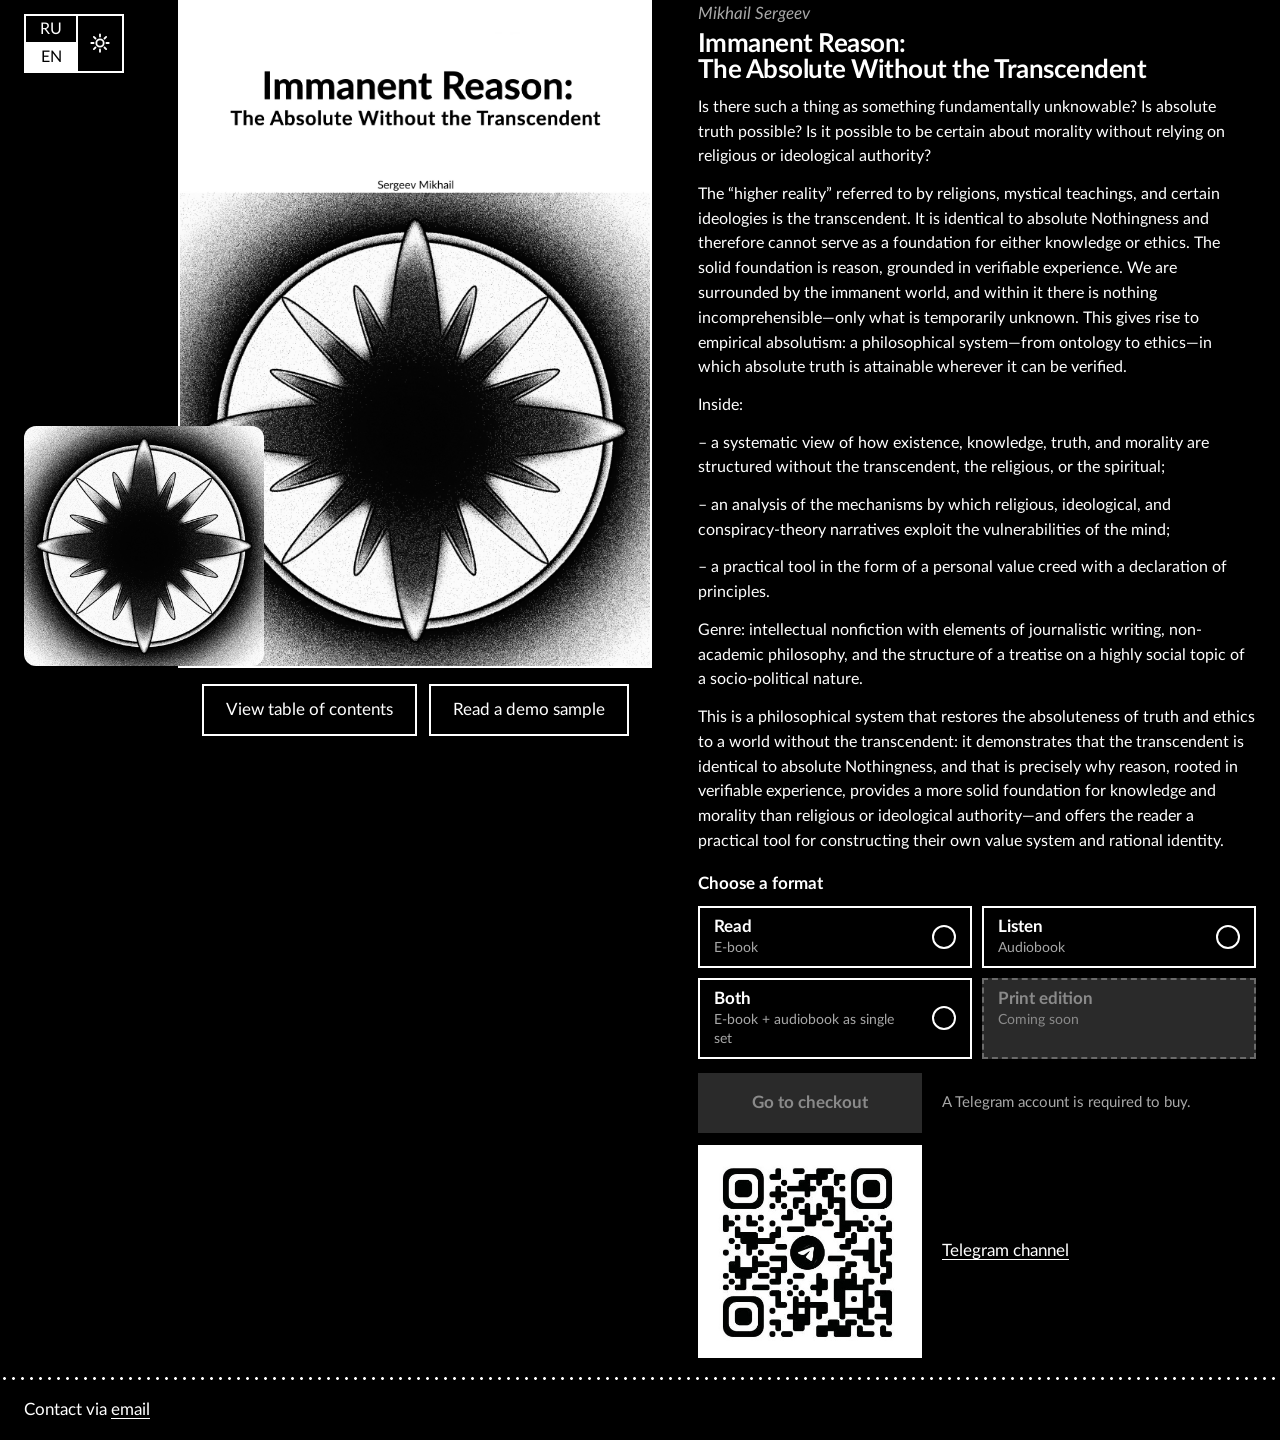
==== commit c6769594: "Update index.html" ====
--- a/en/index.html
+++ b/en/index.html
@@ -53,7 +53,7 @@
   <div class="right">
     <p class="author">Mikhail Sergeev</p>
     <h1>Immanent Reason:<br>The Absolute Without the Transcendent</h1>
-    <div class="desc"><p>Genre: intellectual nonfiction with elements of journalistic writing, non-academic philosophy, and the structure of a treatise on a highly social topic of a socio-political nature.</p><p>This is a philosophical system that restores the absoluteness of truth and ethics to a world without the transcendent: it demonstrates that the transcendent is identical to absolute Nothingness, and that is precisely why reason, rooted in verifiable experience, provides a more solid foundation for knowledge and morality than religious or ideological authority—and offers the reader a practical tool for constructing their own value system and rational identity.</p></div>
+    <div class="desc"><p>Is there such a thing as something fundamentally unknowable? Is absolute truth possible? Is it possible to be certain about morality without relying on religious or ideological authority?</p><p>The “higher reality” referred to by religions, mystical teachings, and certain ideologies is the transcendent. It is identical to absolute Nothingness and therefore cannot serve as a foundation for either knowledge or ethics. The solid foundation is reason, grounded in verifiable experience. We are surrounded by the immanent world, and within it there is nothing incomprehensible—only what is temporarily unknown. This gives rise to empirical absolutism: a philosophical system—from ontology to ethics—in which absolute truth is attainable wherever it can be verified.</p><p>Inside:</p><p>– a systematic view of how existence, knowledge, truth, and morality are structured without the transcendent, the religious, or the spiritual;</p><p> – an analysis of the mechanisms by which religious, ideological, and conspiracy-theory narratives exploit the vulnerabilities of the mind;</p><p>– a practical tool in the form of a personal value creed with a declaration of principles.</p><p>Genre: intellectual nonfiction with elements of journalistic writing, non-academic philosophy, and the structure of a treatise on a highly social topic of a socio-political nature.</p><p>This is a philosophical system that restores the absoluteness of truth and ethics to a world without the transcendent: it demonstrates that the transcendent is identical to absolute Nothingness, and that is precisely why reason, rooted in verifiable experience, provides a more solid foundation for knowledge and morality than religious or ideological authority—and offers the reader a practical tool for constructing their own value system and rational identity.</p></div>
     <fieldset>
       <legend><h2>Choose a format</h2></legend>
       <label class="opt"><input type="checkbox" id="fRead"><span><b>Read</b><small>E-book</small></span></label>
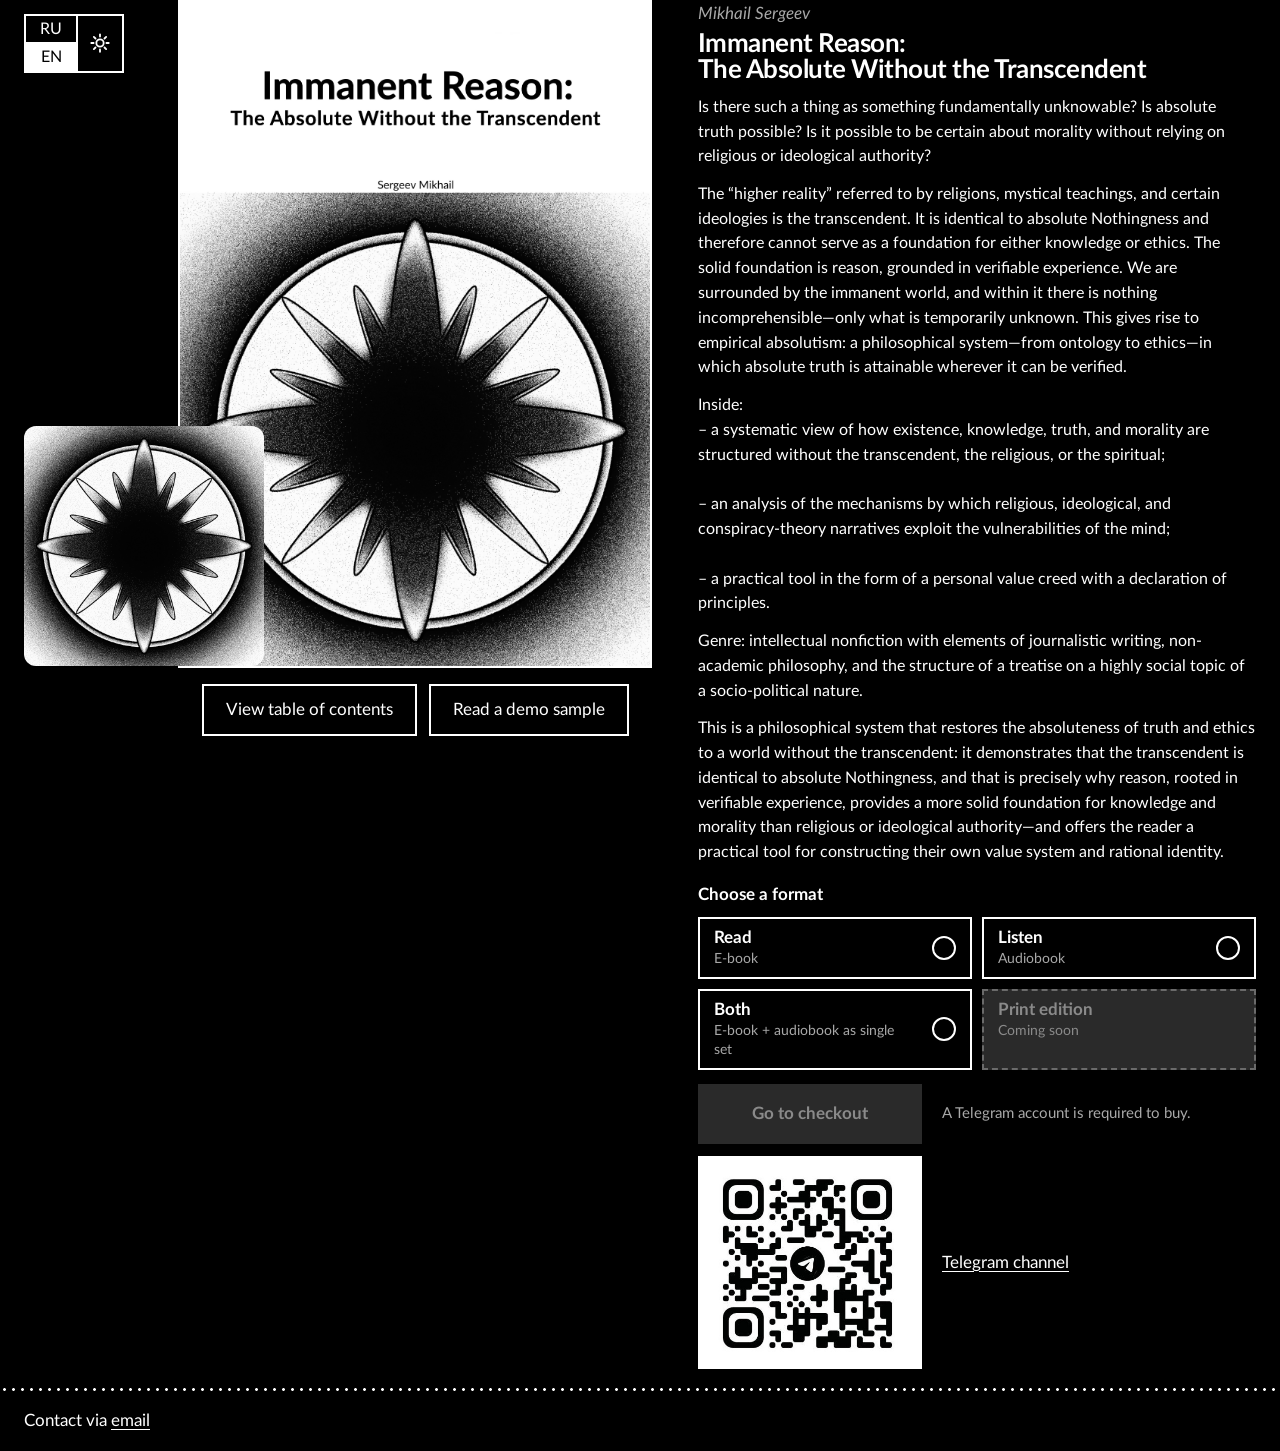
==== commit 56881eed: "Update index.html" ====
--- a/en/index.html
+++ b/en/index.html
@@ -53,7 +53,7 @@
   <div class="right">
     <p class="author">Mikhail Sergeev</p>
     <h1>Immanent Reason:<br>The Absolute Without the Transcendent</h1>
-    <div class="desc"><p>Is there such a thing as something fundamentally unknowable? Is absolute truth possible? Is it possible to be certain about morality without relying on religious or ideological authority?</p><p>The “higher reality” referred to by religions, mystical teachings, and certain ideologies is the transcendent. It is identical to absolute Nothingness and therefore cannot serve as a foundation for either knowledge or ethics. The solid foundation is reason, grounded in verifiable experience. We are surrounded by the immanent world, and within it there is nothing incomprehensible—only what is temporarily unknown. This gives rise to empirical absolutism: a philosophical system—from ontology to ethics—in which absolute truth is attainable wherever it can be verified.</p><p>Inside:</p><p>– a systematic view of how existence, knowledge, truth, and morality are structured without the transcendent, the religious, or the spiritual;</p><p> – an analysis of the mechanisms by which religious, ideological, and conspiracy-theory narratives exploit the vulnerabilities of the mind;</p><p>– a practical tool in the form of a personal value creed with a declaration of principles.</p><p>Genre: intellectual nonfiction with elements of journalistic writing, non-academic philosophy, and the structure of a treatise on a highly social topic of a socio-political nature.</p><p>This is a philosophical system that restores the absoluteness of truth and ethics to a world without the transcendent: it demonstrates that the transcendent is identical to absolute Nothingness, and that is precisely why reason, rooted in verifiable experience, provides a more solid foundation for knowledge and morality than religious or ideological authority—and offers the reader a practical tool for constructing their own value system and rational identity.</p></div>
+    <div class="desc"><p>Is there such a thing as something fundamentally unknowable? Is absolute truth possible? Is it possible to be certain about morality without relying on religious or ideological authority?</p><p>The “higher reality” referred to by religions, mystical teachings, and certain ideologies is the transcendent. It is identical to absolute Nothingness and therefore cannot serve as a foundation for either knowledge or ethics. The solid foundation is reason, grounded in verifiable experience. We are surrounded by the immanent world, and within it there is nothing incomprehensible—only what is temporarily unknown. This gives rise to empirical absolutism: a philosophical system—from ontology to ethics—in which absolute truth is attainable wherever it can be verified.</p><p>Inside:<br>– a systematic view of how existence, knowledge, truth, and morality are structured without the transcendent, the religious, or the spiritual;</br><br> – an analysis of the mechanisms by which religious, ideological, and conspiracy-theory narratives exploit the vulnerabilities of the mind;</br><br>– a practical tool in the form of a personal value creed with a declaration of principles.</br></p><p>Genre: intellectual nonfiction with elements of journalistic writing, non-academic philosophy, and the structure of a treatise on a highly social topic of a socio-political nature.</p><p>This is a philosophical system that restores the absoluteness of truth and ethics to a world without the transcendent: it demonstrates that the transcendent is identical to absolute Nothingness, and that is precisely why reason, rooted in verifiable experience, provides a more solid foundation for knowledge and morality than religious or ideological authority—and offers the reader a practical tool for constructing their own value system and rational identity.</p></div>
     <fieldset>
       <legend><h2>Choose a format</h2></legend>
       <label class="opt"><input type="checkbox" id="fRead"><span><b>Read</b><small>E-book</small></span></label>
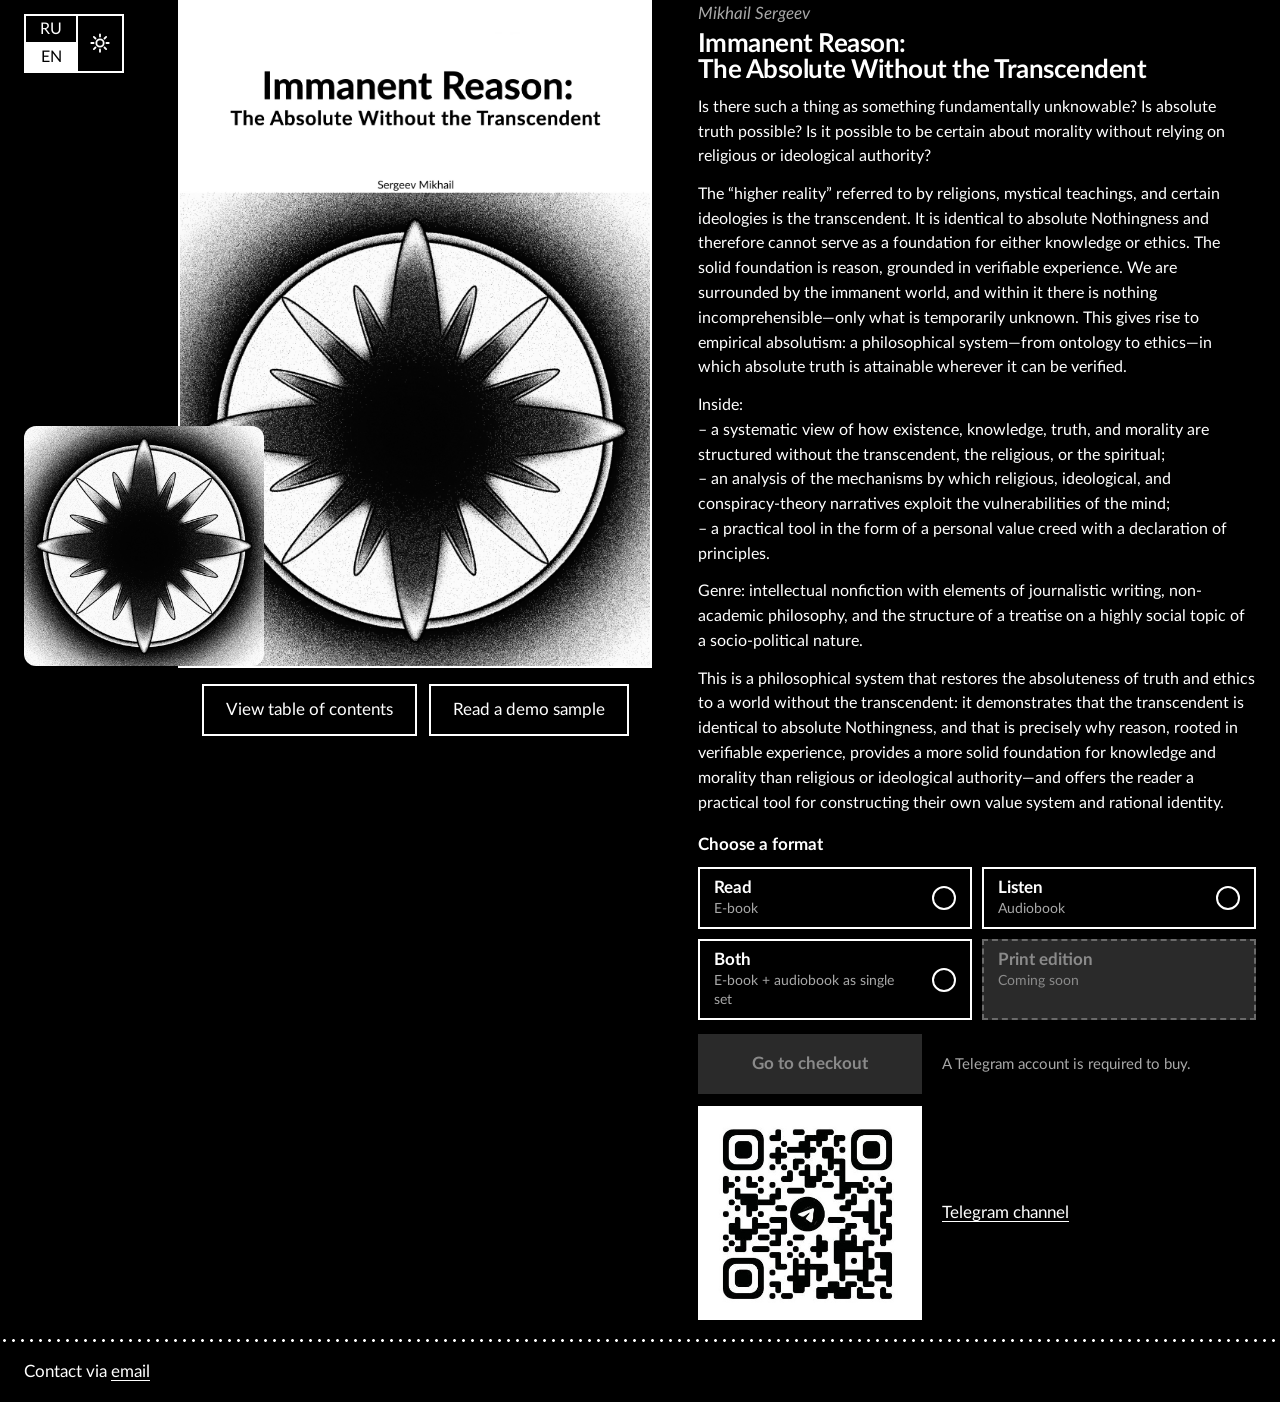
==== commit 4640c2e3: "Update index.html" ====
--- a/en/index.html
+++ b/en/index.html
@@ -53,7 +53,7 @@
   <div class="right">
     <p class="author">Mikhail Sergeev</p>
     <h1>Immanent Reason:<br>The Absolute Without the Transcendent</h1>
-    <div class="desc"><p>Is there such a thing as something fundamentally unknowable? Is absolute truth possible? Is it possible to be certain about morality without relying on religious or ideological authority?</p><p>The “higher reality” referred to by religions, mystical teachings, and certain ideologies is the transcendent. It is identical to absolute Nothingness and therefore cannot serve as a foundation for either knowledge or ethics. The solid foundation is reason, grounded in verifiable experience. We are surrounded by the immanent world, and within it there is nothing incomprehensible—only what is temporarily unknown. This gives rise to empirical absolutism: a philosophical system—from ontology to ethics—in which absolute truth is attainable wherever it can be verified.</p><p>Inside:<br>– a systematic view of how existence, knowledge, truth, and morality are structured without the transcendent, the religious, or the spiritual;</br><br> – an analysis of the mechanisms by which religious, ideological, and conspiracy-theory narratives exploit the vulnerabilities of the mind;</br><br>– a practical tool in the form of a personal value creed with a declaration of principles.</br></p><p>Genre: intellectual nonfiction with elements of journalistic writing, non-academic philosophy, and the structure of a treatise on a highly social topic of a socio-political nature.</p><p>This is a philosophical system that restores the absoluteness of truth and ethics to a world without the transcendent: it demonstrates that the transcendent is identical to absolute Nothingness, and that is precisely why reason, rooted in verifiable experience, provides a more solid foundation for knowledge and morality than religious or ideological authority—and offers the reader a practical tool for constructing their own value system and rational identity.</p></div>
+    <div class="desc"><p>Is there such a thing as something fundamentally unknowable? Is absolute truth possible? Is it possible to be certain about morality without relying on religious or ideological authority?</p><p>The “higher reality” referred to by religions, mystical teachings, and certain ideologies is the transcendent. It is identical to absolute Nothingness and therefore cannot serve as a foundation for either knowledge or ethics. The solid foundation is reason, grounded in verifiable experience. We are surrounded by the immanent world, and within it there is nothing incomprehensible—only what is temporarily unknown. This gives rise to empirical absolutism: a philosophical system—from ontology to ethics—in which absolute truth is attainable wherever it can be verified.</p><p>Inside:<br>– a systematic view of how existence, knowledge, truth, and morality are structured without the transcendent, the religious, or the spiritual;<br> – an analysis of the mechanisms by which religious, ideological, and conspiracy-theory narratives exploit the vulnerabilities of the mind;<br>– a practical tool in the form of a personal value creed with a declaration of principles.</p><p>Genre: intellectual nonfiction with elements of journalistic writing, non-academic philosophy, and the structure of a treatise on a highly social topic of a socio-political nature.</p><p>This is a philosophical system that restores the absoluteness of truth and ethics to a world without the transcendent: it demonstrates that the transcendent is identical to absolute Nothingness, and that is precisely why reason, rooted in verifiable experience, provides a more solid foundation for knowledge and morality than religious or ideological authority—and offers the reader a practical tool for constructing their own value system and rational identity.</p></div>
     <fieldset>
       <legend><h2>Choose a format</h2></legend>
       <label class="opt"><input type="checkbox" id="fRead"><span><b>Read</b><small>E-book</small></span></label>
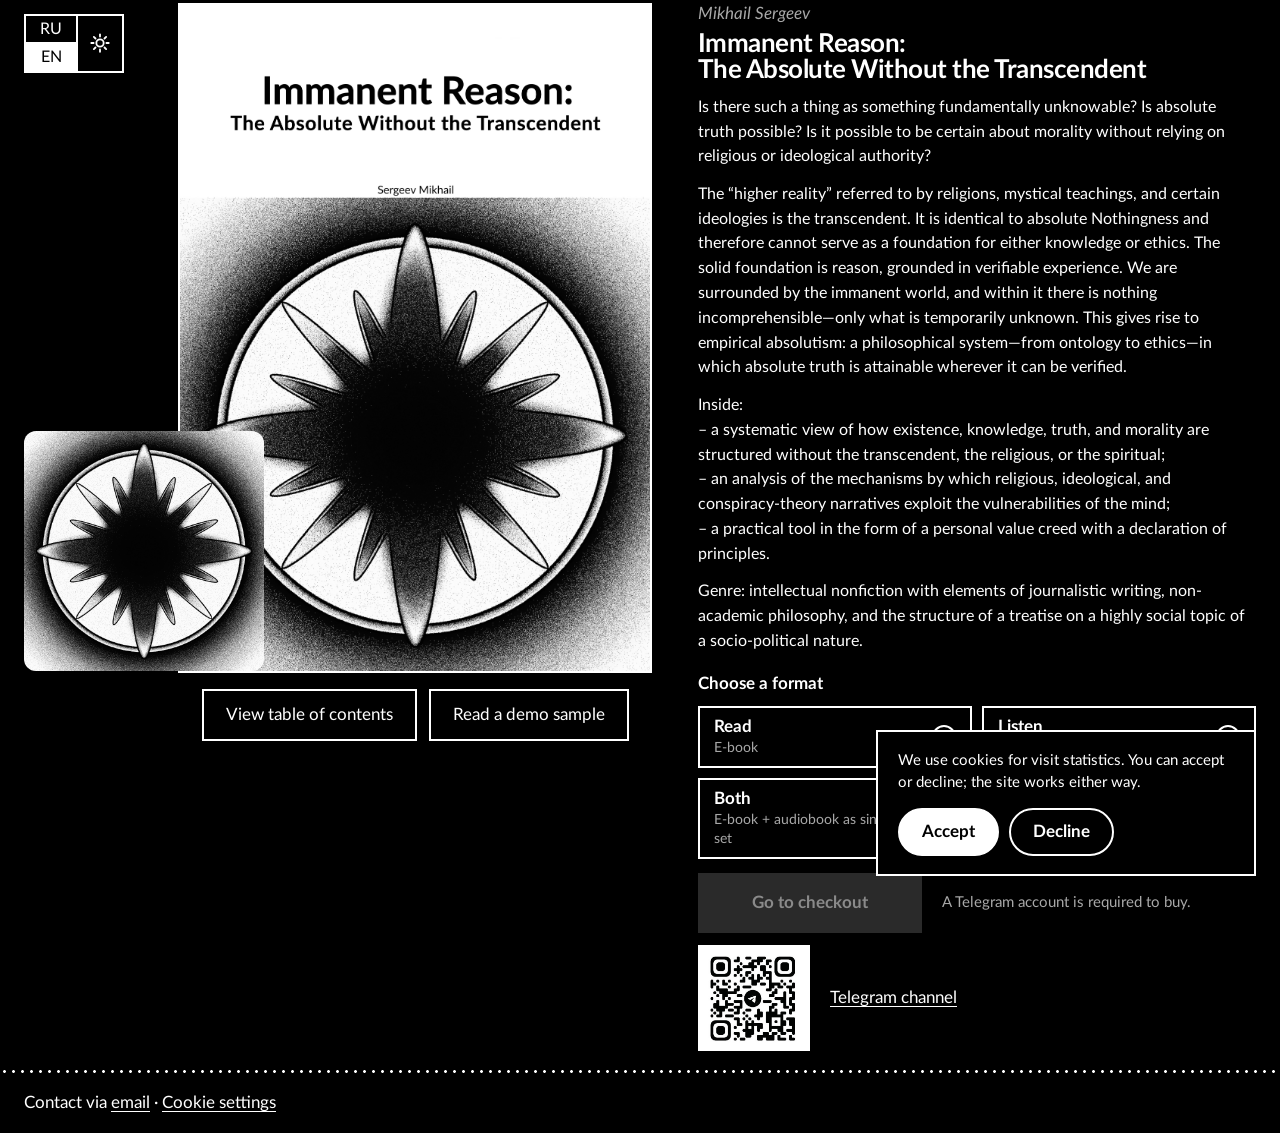
==== commit f9442645: "Add files via upload" ====
--- a/en/index.html
+++ b/en/index.html
@@ -4,6 +4,7 @@
 <meta charset="utf-8">
 <meta name="viewport" content="width=device-width, initial-scale=1">
 <script>try{if(localStorage.getItem("theme")==="light")document.documentElement.setAttribute("data-theme","light")}catch(e){}</script>
+<script>window.dataLayer=window.dataLayer||[];function gtag(){dataLayer.push(arguments)}gtag("consent","default",{ad_storage:"denied",ad_user_data:"denied",ad_personalization:"denied",analytics_storage:"denied",wait_for_update:500});try{if(localStorage.getItem("cookie-consent")==="granted")gtag("consent","update",{analytics_storage:"granted"})}catch(e){}</script>
 <!-- Google Tag Manager -->
 <script>(function(w,d,s,l,i){w[l]=w[l]||[];w[l].push({'gtm.start':
 new Date().getTime(),event:'gtm.js'});var f=d.getElementsByTagName(s)[0],
@@ -24,6 +25,20 @@
 <!-- Яндекс Вебмастер: раскомментируйте и вставьте свой код:
 <meta name="yandex-verification" content="КОД_ЯНДЕКС">
 -->
+<meta property="og:type" content="website">
+<meta property="og:title" content="Immanent Reason: The Absolute Without the Transcendent — book and audiobook">
+<meta property="og:description" content="“Immanent Reason: The Absolute Without the Transcendent” — a philosophical system that restores the absoluteness of truth and ethics to a world without the transcendent. E-book, audiobook and a free sample.">
+<meta property="og:url" content="https://4b5-1n7.github.io/book/en/">
+<meta property="og:image" content="https://4b5-1n7.github.io/book/og-en.jpg">
+<meta property="og:image:width" content="1200">
+<meta property="og:image:height" content="630">
+<meta property="og:image:alt" content="Cover of the book “Immanent Reason: The Absolute Without the Transcendent”">
+<meta property="og:locale" content="en_US">
+<meta property="og:locale:alternate" content="ru_RU">
+<meta name="twitter:card" content="summary_large_image">
+<meta name="twitter:title" content="Immanent Reason: The Absolute Without the Transcendent — book and audiobook">
+<meta name="twitter:description" content="“Immanent Reason: The Absolute Without the Transcendent” — a philosophical system that restores the absoluteness of truth and ethics to a world without the transcendent. E-book, audiobook and a free sample.">
+<meta name="twitter:image" content="https://4b5-1n7.github.io/book/og-en.jpg">
 <link rel="icon" href="../favicon.ico" sizes="any">
 <link rel="icon" type="image/png" sizes="32x32" href="../favicon-32.png">
 <link rel="icon" type="image/png" sizes="192x192" href="../favicon-192.png">
@@ -53,7 +68,7 @@
   <div class="right">
     <p class="author">Mikhail Sergeev</p>
     <h1>Immanent Reason:<br>The Absolute Without the Transcendent</h1>
-    <div class="desc"><p>Is there such a thing as something fundamentally unknowable? Is absolute truth possible? Is it possible to be certain about morality without relying on religious or ideological authority?</p><p>The “higher reality” referred to by religions, mystical teachings, and certain ideologies is the transcendent. It is identical to absolute Nothingness and therefore cannot serve as a foundation for either knowledge or ethics. The solid foundation is reason, grounded in verifiable experience. We are surrounded by the immanent world, and within it there is nothing incomprehensible—only what is temporarily unknown. This gives rise to empirical absolutism: a philosophical system—from ontology to ethics—in which absolute truth is attainable wherever it can be verified.</p><p>Inside:<br>– a systematic view of how existence, knowledge, truth, and morality are structured without the transcendent, the religious, or the spiritual;<br> – an analysis of the mechanisms by which religious, ideological, and conspiracy-theory narratives exploit the vulnerabilities of the mind;<br>– a practical tool in the form of a personal value creed with a declaration of principles.</p><p>Genre: intellectual nonfiction with elements of journalistic writing, non-academic philosophy, and the structure of a treatise on a highly social topic of a socio-political nature.</p><p>This is a philosophical system that restores the absoluteness of truth and ethics to a world without the transcendent: it demonstrates that the transcendent is identical to absolute Nothingness, and that is precisely why reason, rooted in verifiable experience, provides a more solid foundation for knowledge and morality than religious or ideological authority—and offers the reader a practical tool for constructing their own value system and rational identity.</p></div>
+    <div class="desc"><p>Is there such a thing as something fundamentally unknowable? Is absolute truth possible? Is it possible to be certain about morality without relying on religious or ideological authority?</p><p>The “higher reality” referred to by religions, mystical teachings, and certain ideologies is the transcendent. It is identical to absolute Nothingness and therefore cannot serve as a foundation for either knowledge or ethics. The solid foundation is reason, grounded in verifiable experience. We are surrounded by the immanent world, and within it there is nothing incomprehensible—only what is temporarily unknown. This gives rise to empirical absolutism: a philosophical system—from ontology to ethics—in which absolute truth is attainable wherever it can be verified.</p><p>Inside:<br>– a systematic view of how existence, knowledge, truth, and morality are structured without the transcendent, the religious, or the spiritual;<br> – an analysis of the mechanisms by which religious, ideological, and conspiracy-theory narratives exploit the vulnerabilities of the mind;<br>– a practical tool in the form of a personal value creed with a declaration of principles.</p><p>Genre: intellectual nonfiction with elements of journalistic writing, non-academic philosophy, and the structure of a treatise on a highly social topic of a socio-political nature.</p></div>
     <fieldset>
       <legend><h2>Choose a format</h2></legend>
       <label class="opt"><input type="checkbox" id="fRead"><span><b>Read</b><small>E-book</small></span></label>
@@ -185,7 +200,11 @@
 </dialog>
 </main>
 <div class="dots" aria-hidden="true"></div>
-<footer>Contact via <a id="mail" href="mailto:4b5olute.1n7elligence@gmail.com">email</a></footer>
+<footer>Contact via <a id="mail" href="mailto:4b5olute.1n7elligence@gmail.com">email</a> · <button type="button" class="cookie-link" id="cookieOpen">Cookie settings</button></footer>
+<div class="consent" id="consent" role="dialog" aria-live="polite" aria-label="Cookie consent" hidden>
+  <p>We use cookies for visit statistics. You can accept or decline; the site works either way.</p>
+  <div class="btns"><button type="button" class="yes" id="consentYes">Accept</button><button type="button" class="no" id="consentNo">Decline</button></div>
+</div>
 <script src="../script.js" defer></script>
 </body>
 </html>
--- a/style.css
+++ b/style.css
@@ -3,12 +3,14 @@
 @font-face{font-family:Lato;font-style:normal;font-weight:700;font-display:swap;src:url(lato-bold.woff2) format("woff2")}
 @font-face{font-family:Lato;font-style:italic;font-weight:700;font-display:swap;src:url(lato-bold-italic.woff2) format("woff2")}
 
-:root{color-scheme:dark;--ink:#fff;--paper:#000;--mute:#a8a8a8;--grey:#2a2a2a;--soon-line:#6a6a6a;--soon-text:#8a8a8a;--checked-small:#444;--buy-w:224px;--font:Lato,"Helvetica Neue",Arial,sans-serif;
+:root{color-scheme:dark;--ink:#fff;--paper:#000;--mute:#a8a8a8;--grey:#2a2a2a;--soon-line:#6a6a6a;--soon-text:#8a8a8a;--checked-small:#444;--buy-w:224px;--qr-scale:2;--font:Lato,"Helvetica Neue",Arial,sans-serif;
 /* ===== НАСТРОЙКИ ОБЛОЖЕК ===== */
 /* Высота обложки электронной книги. Сама тянется от верхней границы страницы до кнопки «демо-фрагмент».
    Можно задать вручную, например 700px */
---ebook-h:min(calc(100svh - 170px),52vw);
+--ebook-h:min(calc(100svh - 170px - var(--cover-top)),52vw);
 /* Обложка аудиокниги в наборе: доля от высоты обложки электронной книги (0.36 = 36%) */
+/* Отступ обложки электронной книги от верхнего края страницы */
+--cover-top:5px;
 --audio-both:.36;
 /* Обложка аудиокниги, когда выбрана только она (доля от высоты обложки электронной книги) */
 --audio-solo:.72;
@@ -23,7 +25,7 @@
 /* Пропорции обложки электронной книги (ширина / высота): 0.7072 для листа А-формата, 0.6667 для 2:3 */
 --ebook-ratio:.7072;
 --left-w:calc(var(--ebook-h)*(var(--ebook-ratio) + var(--audio-both)*(1 - var(--audio-overlap))))}
-@media (max-width:820px){:root{--ebook-h:min(calc((100vw - 48px)/.95),520px);--audio-top:0px}}
+@media (max-width:820px){:root{--ebook-h:min(calc((100vw - 48px)/.95),520px);--audio-top:0px;--cover-top:0px}}
 
 /* ===== СВЕТЛАЯ (ДНЕВНАЯ) ТЕМА: негатив всех элементов, обложки не меняются ===== */
 html[data-theme=light]{color-scheme:light;--ink:#000;--paper:#fff;--mute:#555;--grey:#e4e4e4;--soon-line:#9a9a9a;--soon-text:#707070;--checked-small:#ccc}
@@ -46,15 +48,15 @@
 a:focus-visible,button:focus-visible{outline:3px solid var(--ink);outline-offset:3px}
 
 main,footer{max-width:1600px;margin:0 auto;padding:0 24px}
-.hero{display:grid;grid-template-columns:var(--left-w) minmax(0,1fr);gap:48px;align-items:center;padding:0 0 16px;min-height:calc(var(--ebook-h) + var(--peek-block) + 16px)}
+.hero{display:grid;grid-template-columns:var(--left-w) minmax(0,1fr);gap:48px;align-items:center;padding:0 0 16px;min-height:calc(var(--ebook-h) + var(--peek-block) + var(--cover-top) + 16px)}
 
-.left{align-self:start;display:flex;flex-direction:column;align-items:flex-end;gap:18px;width:var(--left-w);transform:translateX(var(--covers-x))}
+.left{align-self:start;padding-top:var(--cover-top);display:flex;flex-direction:column;align-items:flex-end;gap:18px;width:var(--left-w);transform:translateX(var(--covers-x))}
 #covers{position:relative;width:100%;height:var(--ebook-h)}
 #covers img{position:absolute;display:block}
 #cEbook{right:0;top:0;height:100%;width:calc(var(--ebook-h)*var(--ebook-ratio));object-fit:cover;box-shadow:0 0 0 2px var(--ink)}
 #cAudio{left:0;bottom:0;z-index:1;width:calc(var(--ebook-h)*var(--audio-both));height:auto;border-radius:5%}
 #covers[data-plan=read] #cAudio,#covers[data-plan=listen] #cEbook{display:none}
-#covers[data-plan=listen]{height:calc(var(--ebook-h)*var(--audio-solo));margin-top:var(--audio-top)}
+#covers[data-plan=listen]{height:calc(var(--ebook-h)*var(--audio-solo));margin-top:calc(var(--audio-top) - var(--cover-top))}
 #covers[data-plan=listen] #cAudio{left:auto;right:0;bottom:auto;top:0;width:calc(var(--ebook-h)*var(--audio-solo))}
 .peek{font:inherit;background:none;color:var(--ink);border:2px solid var(--ink);padding:10px 22px;cursor:pointer}
 .peeks{display:flex;flex-wrap:wrap;justify-content:center;gap:12px;width:calc(var(--ebook-h)*var(--ebook-ratio))}
@@ -115,9 +117,23 @@
 .toc li span:first-child{padding-right:.35em;background:var(--paper)}
 .toc li.sub span:first-child{padding-left:1.5em}
 .toc li span+span{float:right;padding-left:.35em;background:var(--paper);position:relative;z-index:1}
-.channel{display:flex;align-items:center;gap:20px;margin-top:12px}
-.channel .qr{flex:none;display:block;width:var(--buy-w)}
-.channel img{display:block;width:100%;height:auto}
+/* QR-код: по умолчанию вдвое меньше кнопки оплаты, при наведении «разъезжается» вверх и вправо до её ширины (--qr-scale задаёт кратность) */
+.channel{display:flex;align-items:flex-start;gap:20px;margin-top:12px}
+.channel .qr{position:relative;z-index:3;flex:none;display:block;width:calc(var(--buy-w)/var(--qr-scale));aspect-ratio:439/418}
+.channel img{position:absolute;left:0;top:0;display:block;width:100%;height:auto;transform-origin:0 100%;transition:transform .25s ease}
+.channel .qr:hover img,.channel .qr:focus-visible img{transform:scale(var(--qr-scale))}
+.channel>a:not(.qr){align-self:center}
+@media (prefers-reduced-motion:reduce){.channel img{transition:none}}
+/* Согласие на cookie: квадратное окно, круглые кнопки */
+.consent{position:fixed;right:24px;bottom:24px;z-index:60;width:min(380px,calc(100vw - 48px));padding:18px 20px;background:var(--paper);color:var(--ink);border:2px solid var(--ink)}
+.consent[hidden]{display:none}
+.consent p{margin:0 0 14px;font-size:.95rem;line-height:1.45}
+.consent .btns{display:flex;flex-wrap:wrap;gap:10px}
+.consent button{font:inherit;font-weight:700;padding:8px 22px;border:2px solid var(--ink);border-radius:999px;background:var(--paper);color:var(--ink);cursor:pointer}
+.consent .yes{background:var(--ink);color:var(--paper)}
+.consent button:hover{background:var(--ink);color:var(--paper)}
+.consent .yes:hover{background:var(--paper);color:var(--ink)}
+.cookie-link{font:inherit;color:inherit;background:none;border:0;padding:0;text-decoration:underline;text-underline-offset:3px;cursor:pointer}
 
 footer{padding-top:12px;padding-bottom:16px}
 @media (max-width:820px){.hero{grid-template-columns:1fr;gap:32px;padding-top:88px;min-height:0}.left{justify-self:center}.peeks{width:100%}fieldset{grid-template-columns:1fr}}
